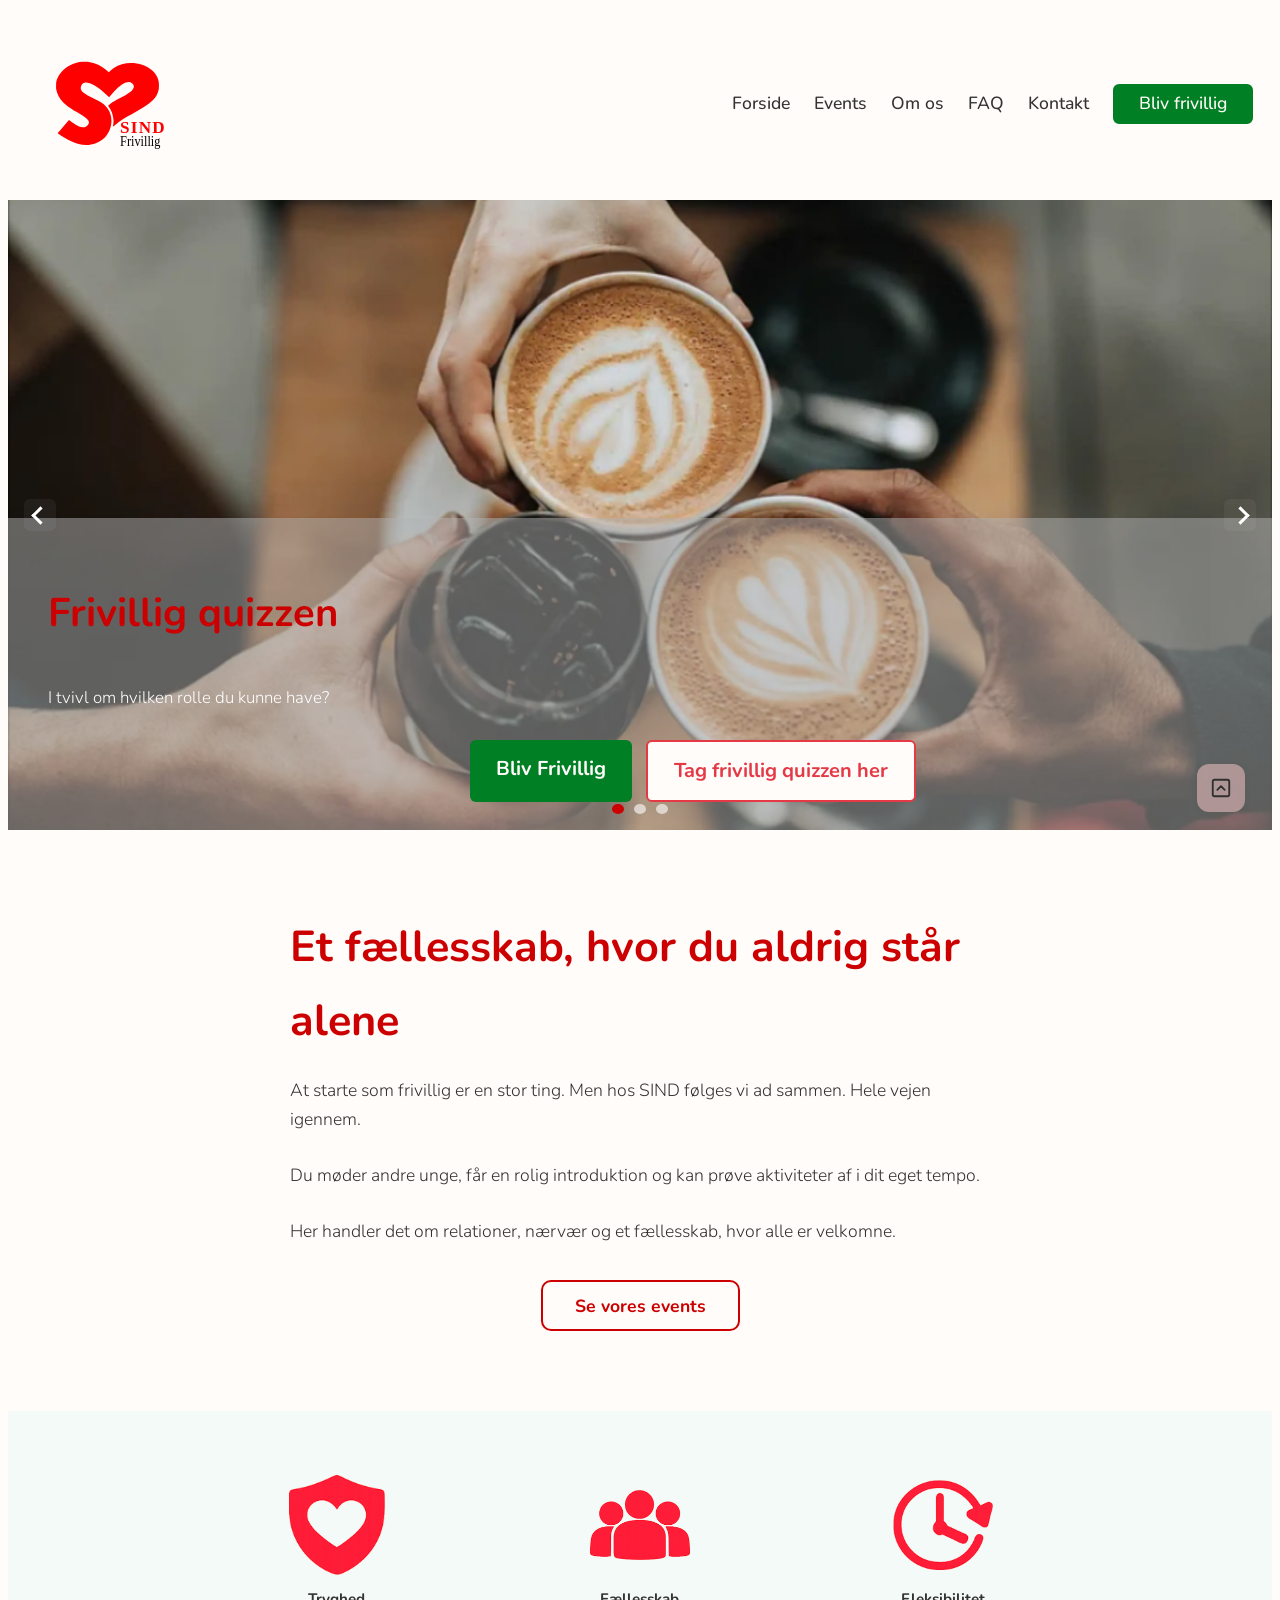
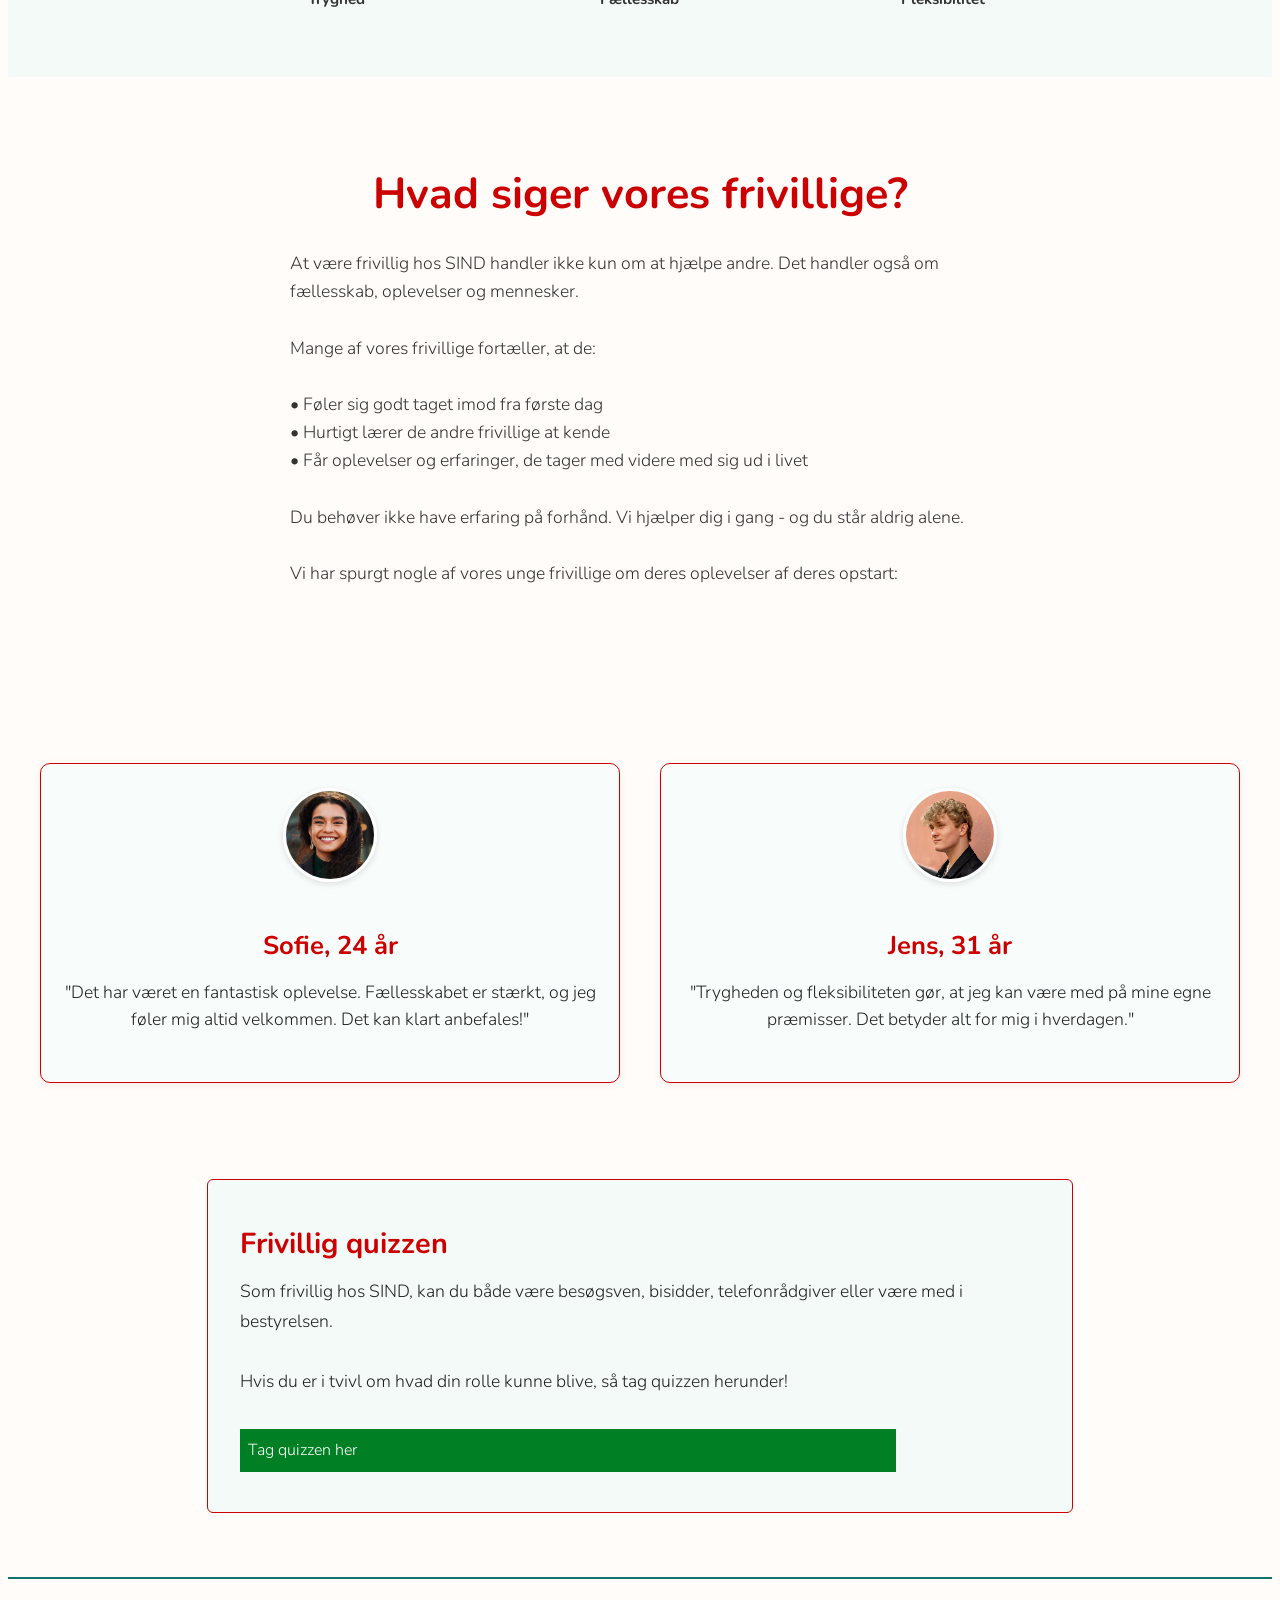
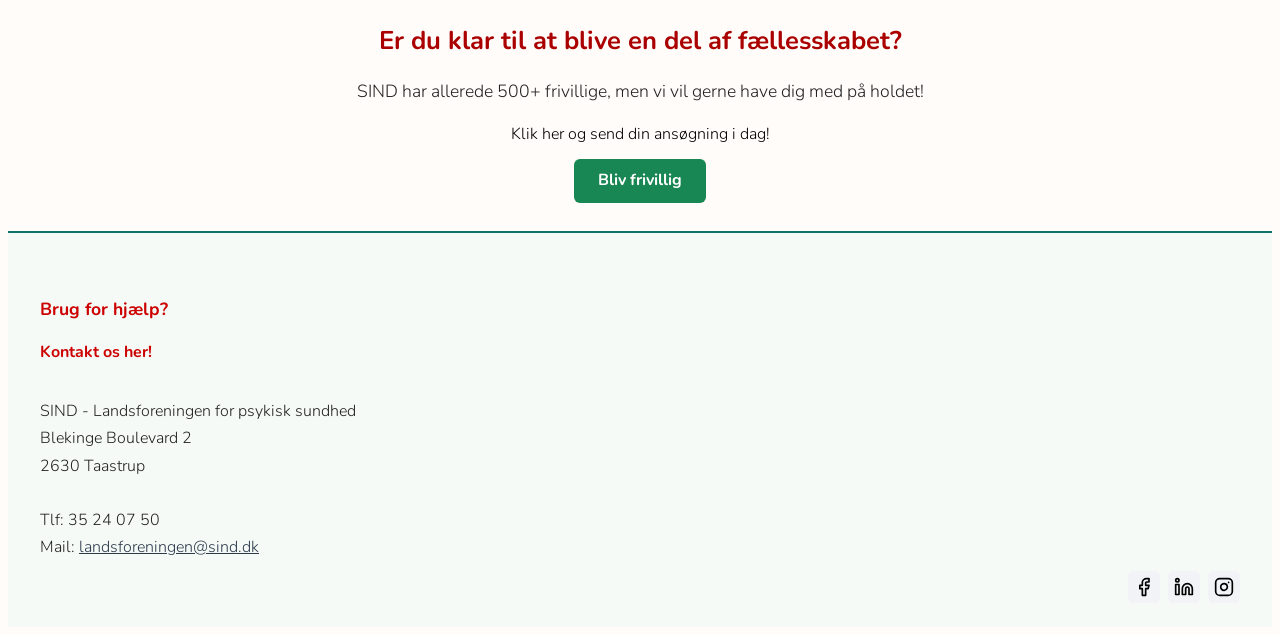
==== index.html @ 34478a08 ""Tag quiz"-knappen på forsiden fører nu til quiz på "om os"-siden" ====
<!DOCTYPE html>
<html lang="da">
<head>
    <meta charset="UTF-8">
    <meta name="viewport" content="width=device-width, initial-scale=1.0">
    <meta name="robots" content="noindex">

    <title>Forside</title>

    <script src="js/billedecarousel.js" defer></script>
    <script src="js/forsideanmeldelser.js" defer></script>
    <script src="js/scrolltotop.js" defer></script>
    <script src="js/burgermenu.js" defer></script>

    <link rel="stylesheet" href="css/main.css">
    <link rel="icon" type="image/svg+xml" href="assets/sindfrivilliglogo.svg">
    <link rel="stylesheet" href="css/footer.css">
    <link rel="preconnect" href="https://fonts.googleapis.com">
    <link rel="preconnect" href="https://fonts.gstatic.com" crossorigin>
    
    <link href="https://fonts.googleapis.com/css2?family=Nunito:ital,wght@0,200..1000;1,200..1000&display=swap" rel="stylesheet">
</head>
<body>
        <nav class="navbar">
            <a href="index.html">
                <img src="assets/sindfrivilliglogo.svg" alt="SIND logo" class="navbar__logo">
            </a>
            <button class="navbar__burger" id="navbarBurger" aria-label="Åbn menu">
                <span class="navbar__burger-line"></span>
                <span class="navbar__burger-line"></span>
                <span class="navbar__burger-line"></span>
            </button>
            <div class="navbar__menu" id="navbarMenu">
                <a href="index.html" class="navbar__menu-link">Forside</a>
                <a href="events.html" class="navbar__menu-link">Events</a>
                <a href="om-os.html" class="navbar__menu-link">Om os</a>
                <a href="faq.html" class="navbar__menu-link">FAQ</a>
                <a href="kontakt.html" class="navbar__menu-link">Kontakt</a>
                <a href="blivfrivillig.html" class="navbar__menu-link">Bliv frivillig</a>
            </div>
        </nav>
        <!-- Forside indhold kommer her -->

        <!-- Carsousel -->

    <div class="hero-slider">
        <div id="slide-container"></div>
        <button class="arrow left" id="arrow-left"></button>
        <button class="arrow right" id="arrow-right"></button>
        <div class="slider-dots" id="slider-dots"></div>
    </div>

    <section class="forside-intro">
        <div class="forside-intro__container">
            <h2 class="forside-intro__overskrift">Et fællesskab, hvor du aldrig står alene</h2>
            <p class="forside-intro__tekst">At starte som frivillig er en stor ting. Men hos SIND følges vi ad sammen. Hele vejen igennem. <br> <br>Du møder andre unge, får en rolig introduktion og kan prøve aktiviteter af i dit eget tempo. <br> <br> Her handler det om relationer, nærvær og et fællesskab, hvor alle er velkomne.</p>
            <button class="btn-primary">Se vores events</button>
        </div>
    </section>

    <section class="forside-banner">
        <div class="forside-banner__container">
            <div class="forside-banner__item">
                <img src="assets/tryghed.png" alt="Tryghed" class="forside-banner__ikon">
                <span class="forside-banner__titel">Tryghed</span>
            </div>
            
            <div class="forside-banner__item">
                <img src="assets/fællesskab.png" alt="Fællesskab" class="forside-banner__ikon">
                <span class="forside-banner__titel">Fællesskab</span>
            </div>
            
            <div class="forside-banner__item">
                <img src="assets/fleksibilitet.png" alt="Fleksibilitet" class="forside-banner__ikon">
                <span class="forside-banner__titel">Fleksibilitet</span>
            </div>
        </div>
    </section>

    <section class="forside-intro">
        <div class="forside-intro__container">
            <h2 class="forside-intro__overskrift">Hvad siger vores frivillige?</h2>
            <p class="forside-intro__tekst">At være frivillig hos SIND handler ikke kun om at hjælpe andre. Det handler også om fællesskab, oplevelser og mennesker. <br> <br> Mange af vores frivillige fortæller, at de: <br> <br> • Føler sig godt taget imod fra første dag <br> • Hurtigt lærer de andre frivillige at kende <br> • Får oplevelser og erfaringer, de tager med videre med sig ud i livet <br> <br> Du behøver ikke have erfaring på forhånd. Vi hjælper dig i gang - og du står aldrig alene. <br> <br> Vi har spurgt nogle af vores unge frivillige om deres oplevelser af deres opstart:</p>
        </div>
    </section>

    <section class="forside-anmeldelser">
        <div class="forside-anmeldelser__karousel" id="forsideAnmeldelserKarousel">
            <article class="forside-anmeldelser__kort">
                <div class="forside-anmeldelser__portraet-wrap">
                    <img src="img/sind__persona__sofie__forside.webp" alt="Sofie" class="forside-anmeldelser__portraet">
                </div>
                <div class="forside-anmeldelser__indhold">
                    <h3 class="forside-anmeldelser__navn">Sofie, 24 år</h3>
                    <p class="forside-anmeldelser__tekst">"Det har været en fantastisk oplevelse. Fællesskabet er stærkt, og jeg føler mig altid velkommen. Det kan klart anbefales!"</p>
                </div>
            </article>

            <article class="forside-anmeldelser__kort">
                <div class="forside-anmeldelser__portraet-wrap">
                    <img src="assets/anmeldelser_jens__forside.webp" alt="Jens" class="forside-anmeldelser__portraet">
                </div>
                <div class="forside-anmeldelser__indhold">
                    <h3 class="forside-anmeldelser__navn">Jens, 31 år</h3>
                    <p class="forside-anmeldelser__tekst">"Trygheden og fleksibiliteten gør, at jeg kan være med på mine egne præmisser. Det betyder alt for mig i hverdagen."</p>
                </div>
            </article>
        </div>
        <div class="forside-anmeldelser__dots" id="forsideAnmeldelserDots" aria-label="Navigation til anmeldelser"></div>
    </section>

    <section class="forside-bund">
        <div class="forside-bund__boks">
            <div>
                <h2 class="forside-bund__overskrift">Frivillig quizzen</h2>
                <p class="forside-bund__tekst">Som frivillig hos SIND, kan du både være besøgsven, bisidder, telefonrådgiver eller være med i bestyrelsen. <br> <br> Hvis du er i tvivl om hvad din rolle kunne blive, så tag quizzen herunder!</p>
            </div>
            <a href="om-os.html#quiz" class="btn-primary forside-bund__knap">Tag quizzen her</a>
        </div>
    </section>
        <!-- Carsousel slut -->

        <section id="banner__blivFrivillig">
            <div class="footer__top">Er du klar til at blive en del af fællesskabet?</div>
            <div class="footer__sub">SIND har allerede 500+ frivillige, men vi vil gerne have dig med på holdet!</div>
            <div class="footer__action">
                <div class="footer__action-text">Klik her og send din ansøgning i dag!</div>
                <a href="blivfrivillig.html" class="footer__action-btn">Bliv frivillig</a>
            </div>
        </section>

        <footer class="footer">
            <div class="footer__help">
                <h5 class="footer__help-title">Brug for hjælp?</h5>
                <div class="footer__contact">
                    <h6>Kontakt os her!</h6><br>
                    SIND - Landsforeningen for psykisk sundhed<br>
                    Blekinge Boulevard 2<br>
                    2630 Taastrup<br><br>
                    Tlf: 35 24 07 50<br>
                    Mail: <a href="mailto:landsforeningen@sind.dk" class="footer__contact-mail">landsforeningen@sind.dk</a>
                </div>
                <button id="scrollToTopBtn" class="footer__scroll-top-btn" aria-label="Scroll til toppen">
                    <img src="assets/arrow-up.svg" alt="Op">
                </button>
                <div class="footer__icons">
                    <a href="#" class="footer__icon-link"><img src="assets/facebook.svg" alt="Facebook" class="footer__icon-img"></a>
                    <a href="#" class="footer__icon-link"><img src="assets/linkedin.svg" alt="LinkedIn" class="footer__icon-img"></a>
                    <a href="#" class="footer__icon-link"><img src="assets/instagram.svg" alt="Instagram" class="footer__icon-img"></a>
                </div>
            </div>
        </footer>

</body>
</html>
---- css/main.css ----
/* =========================================
   BASE STYLES (Gælder altid - bygget til mobil)
   ========================================= */

html, body {
  font-family: "Nunito", sans-serif;
  font-optical-sizing: auto;
  font-weight: 300;
  font-style: normal;
  background-color: #FFFCFA;
 
}

body {
  display: flex;
  flex-direction: column;
  min-height: 100vh;
  line-height: 1.7;
}

h1 {
  color: #CC0000;
  font-size: clamp(2rem, 5vw, 3.25rem);
  font-weight: 700;
  line-height: 1.1;
  margin: 0 0 0.75rem 0;
  text-align: center;
}

h5 {
  color: #cc0000;
  font-weight: 600;
  font-size: 1.2rem;
}

h6 {
  color: #cc0000;
  font-size: 1rem;
  font-weight: 700;
  line-height: 1.3;
  margin: 0 0 0.5rem 0;
}

footer {
  margin-top: auto;
}

/* =========================================
   NAVIGATION BAR
   ========================================= */
.navbar {
  position: relative;
  background: #FFFCFA;
  color: #333;
  display: flex;
  align-items: center;
  justify-content: space-between;
  padding: 8px 0.7rem;
  min-height: 64px;
}

.navbar__logo {
  height: 64px; 
  max-height: none;
  width: auto;
  display: block;
}

.navbar__burger {
  display: block; 
  background: transparent;
  border: none;
  padding: 0;
  cursor: pointer;
  position: relative;
  z-index: 100;
  width: 24px;
  height: 24px;
}

.navbar__burger-line {
  display: block;
  width: 24px;
  height: 3px;
  margin: 0;
  background: #333;
  position: absolute;
  left: 0;
  transition: transform 0.2s ease, opacity 0.2s ease;
}

.navbar__burger-line:nth-child(1) { top: 3px; }
.navbar__burger-line:nth-child(2) { top: 10px; }
.navbar__burger-line:nth-child(3) { top: 17px; }

.navbar__burger.active .navbar__burger-line:nth-child(1) {
  top: 10px;
  transform: rotate(45deg);
}
.navbar__burger.active .navbar__burger-line:nth-child(2) {
  opacity: 0;
}
.navbar__burger.active .navbar__burger-line:nth-child(3) {
  top: 10px;
  transform: rotate(-45deg);
}

.navbar__menu {
  position: absolute; 
  top: 100%;
  left: 0;
  right: 0;
  background: #FFFCFA;
  flex-direction: column;
  gap: 0.7rem;
  padding: 1.2rem 0.7rem;
  display: flex;
  transform: translateY(-10px);
  opacity: 0;
  pointer-events: none;
  transition: transform 0.3s ease, opacity 0.3s ease;
  z-index: 99;
  box-shadow: 0 2px 8px #333333;
}

.navbar__menu.active {
  transform: translateY(0);
  opacity: 1;
  pointer-events: auto; 
}

.navbar__menu-link {
  color: #333;
  text-decoration: none;
  font-weight: 500;
  font-size: 1.2rem;
  transition: color 0.2s;
  padding: 0.5rem 0.5rem;
  border-bottom: 1px solid #eee;
}

.navbar__menu-link:hover {
  color: #FF0000;
}

.navbar__menu-link:last-child {
  align-self: center;
  padding: 0.2rem 1.5rem;
  border-bottom: none;
  background: #007F24;
  color: #FFFCFA;
  border: #007F24 solid 2px;
  border-radius: 6px;
  transition: color 0.2s, background 0.2s, border 0.2s;
}

.navbar__menu-link:last-child:hover {
  background: #fff;
  color: #007F24;
}

/* =========================================
   HERO SLIDER
   ========================================= */
.hero-slider {
  position: relative;
  width: 100%;
  height: 60vh;
  min-height: 360px;
  overflow: hidden;
}

.hero-slider .slide {
  position: absolute;
  inset: 0;
  background-size: cover;
  background-position: center;
  opacity: 0;
  transition: opacity .6s ease;
  z-index: 0;
}

.hero-slider .slide.active {
  opacity: 1;
}

.hero-slider .hero-overlay {
  position: absolute;
  bottom: 0;
  left: 0;
  right: 0;
  background: rgba(179, 179, 179, 0.5);
  padding: 24px 0;
  min-height: 160px;
  display: flex;
  align-items: center;
  z-index: 1;
}

.hero-slider .hero-content {
  margin: auto;
  /* calc() sørger for, at kassen ved præcis hvor bred skærmen er, 
     når vi trækker dine 16px margin fra i hver side. */
  width: calc(100% - 32px); 
  display: flex;
  flex-direction: column;
  gap: 12px;
  color: white;
  text-align: left;
}

.hero-slider .hero-buttons {
  display: flex;
  flex-direction: column;
  width: 294px; 
  align-self: center; 
  gap: 10px;
}

.hero-slider .hero-content h2 {
  font-size: 2.5rem;
  margin-bottom: 6px;
  color: #CC0000;
  font-weight: 700;
}

.hero-slider .hero-content p {
  font-size: 1.25rem;
  margin-bottom: 12px;
}

.hero-slider .btn-primary,
.hero-slider .btn-secondary {
  font-family: "Nunito", sans-serif;
  font-size: 18px;
  padding: 10px 20px;
  border-radius: 6px;
  text-decoration: none;
  font-weight: bold;
  
  width: 300px; 
  white-space: nowrap;
}

.hero-slider .btn-primary {
  background: #007F24;
  color: #FFFCFA;
  border: none;
  display: none;
}

.hero-slider .btn-secondary {
  background: #FFFCFA;
  color: #E63946;
  border: 2px solid #E63946;
}

.hero-slider .hero-buttons {
  align-self: center;
}

.hero-slider .slider-dots {
  position: absolute;
  bottom: 12px;
  left: 50%;
  transform: translateX(-50%);
  display: flex;
  gap: 10px;
  z-index: 2;
}

.hero-slider .slider-dots button {
  width: 10px;
  height: 10px;
  border-radius: 50%;
  border: none;
  background: rgba(255,255,255,0.6);
}


.hero-slider .slider-dots button.active {
  background: #CC0000;
}

.hero-slider .arrow {
  display: none;
}

/* =========================================
   FORSIDE - INTRO & MELLEM TEKST
   ========================================= */
.forside-intro {
    padding: 3rem 1.5rem;
    text-align: center;
    text-align: left;
}
.forside-intro__container {
    max-width: 700px;
    margin: 0 auto;
    display: flex;
    flex-direction: column;
    align-items: center;
    gap: 1.2rem;
}
.forside-intro__overskrift {
    color: #cc0000;
    font-size: 2rem;
    font-weight: 700;
    margin: 0;
    text-align: left;
}
.forside-intro__tekst {
    color: #333;
    font-family: "Nunito", sans-serif;
    font-size: 1.1rem;
    line-height: 1.6;
    margin: 0 0 1rem 0;
}

.forside-intro__container > .btn-primary {
  color: #cc0000;
  border: 2px solid #cc0000;
  background: none;
  border-radius: 10px;
  padding: 0.7rem 2rem;
  font-size: 1.1rem;
  font-weight: 700;
  font-family: "Nunito", sans-serif;
  cursor: pointer;
  transition: background 0.2s, color 0.2s;
}

.forside-intro__container > .btn-primary:hover {
  background: #cc0000;
  color: #fff;
}

/* =========================================
   FORSIDE - IKON BANNER
   ========================================= */
.forside-banner {
    background-color: #F4FAF7;
    padding: 2.5rem 1rem;
    width: 100%;
    box-sizing: border-box;
    overflow: hidden;
}
.forside-banner__container {
    max-width: 900px;
    margin: 0 auto;
    display: flex;
    justify-content: space-between;
    align-items: flex-start; 
    flex-wrap: nowrap;
    gap: 10px;
}

.forside-banner__item {
    display: flex;
    flex-direction: column;
    align-items: center;
    text-align: center;
    width: 33%;
    gap: 12px;
}

.forside-banner__ikon {
    width: 100%;
    max-width: 60px;
    height: 60px; 
    
    /* contain sikrer, at billedet bevarer sine proportioner 
       uden at blive strukket skævt. */
    object-fit: contain; 
}

/* Titlen under ikonet */
.forside-banner__titel {
    color: #333;
    font-size: 0.95rem; 
    font-weight: 700;
    margin: 0;
    word-break: break-word; 
}

/* =========================================
   FORSIDE - ANMELDELSER
   ========================================= */
.forside-anmeldelser {
  position: relative;
  padding: 2.5rem 1rem;
  width: 100%;
  max-width: 900px;
  margin: 0 auto;
}
.forside-anmeldelser__karousel {
  display: flex;
  overflow-x: auto;
  scroll-snap-type: x mandatory;
  -webkit-overflow-scrolling: touch;
  gap: 1rem;
  padding: 0 1rem 0.5rem;
  scrollbar-width: none;
  -ms-overflow-style: none;
}
.forside-anmeldelser__karousel::-webkit-scrollbar {
    display: none;
}
.forside-anmeldelser__kort {
  flex: 0 0 294px;
  width: 294px;
  max-width: 294px;
  min-height: 293px;
  scroll-snap-align: center;
  margin: 0 auto;
  box-sizing: border-box;
  display: flex;
  flex-direction: column;
  align-items: center;
  gap: 1rem;
  text-align: center;
  padding: 1.5rem 1rem;
  background: #F8FCFA;
  border: 1px solid #cc0000;
  border-radius: 10px;
  box-shadow: 0 2px 8px 0 rgba(0,0,0,0.07);
}
.forside-anmeldelser__portraet-wrap {
  display: flex;
  align-items: center;
  justify-content: center;
  width: 100%;
}
.forside-anmeldelser__portraet {
  width: 72px;
  height: 72px;
  border-radius: 50%;
  flex-shrink: 0;
  object-fit: cover;
  border: 3px solid #fff;
  box-shadow: 0 2px 6px rgba(0,0,0,0.12);
}
.forside-anmeldelser__portraet--placeholder {
  display: flex;
  align-items: center;
  justify-content: center;
  background: linear-gradient(135deg, #cc0000, #e94f4f);
  color: #fff;
}
.forside-anmeldelser__initialer {
  font-size: 1.5rem;
  font-weight: 700;
  line-height: 1;
}
.forside-anmeldelser__indhold {
  display: flex;
  flex: 1;
  flex-direction: column;
  align-items: center;
  justify-content: center;
  gap: 0.75rem;
}
.forside-anmeldelser__navn {
  color: #cc0000;
  font-size: 1.25rem;
  font-weight: 700;
  margin: 0;
}
.forside-anmeldelser__tekst {
  color: #222;
  font-size: 1rem;
  line-height: 1.5;
  margin: 0;
}
.forside-anmeldelser__dots {
  display: flex;
  justify-content: center;
  gap: 0.5rem;
  margin: 1rem 0 0.5rem;
}
.forside-anmeldelser__dot {
  width: 12px;
  height: 12px;
  border-radius: 50%;
  background: #e0e0e0;
  border: 1px solid #000;
  padding: 0;
  cursor: pointer;
  transition: background 0.2s;
  display: inline-block;
}
.forside-anmeldelser__dot.active {
  background: #e94f4f;
}

/* =========================================
   FORSIDE - BUND BOKS MED KNAP
   ========================================= */
.forside-bund {
    padding: 3rem 1.5rem 4rem 1.5rem;
    display: flex;
    justify-content: center;
}
.forside-bund__boks {
    background-color: #F4FAF7; /* Mørk baggrund, tilpas hvis den skal være rød eller grøn */
    border-radius: 6px;
    border: 1px solid #cc0000;
    padding: 2.5rem 2rem;
    width: 100%;
    max-width: 800px;
    min-height: 250px; /* Sikrer at kassen har en god højde */

    
    /* Flexbox magi til at placere knappen nederst til venstre */
    display: flex;
    flex-direction: column;
    align-items: flex-start; /* Aligner alt til venstre */
    text-align: left;
}
.forside-bund__overskrift {
    color: #cc0000;
    font-size: 1.8rem;
    margin: 0 0 0.5rem 0;
}
.forside-bund__tekst {
    color: #222;
    font-size: 1.1rem;
    margin: 0 0 2rem 0;
}

.forside-bund__knap {
  margin-top: auto;
  width: 80%;
  padding: .5rem .5rem .5rem .5rem;
  background-color: #007F24;
  color: #fff;
  border: none;
  display: inline-block;
  text-decoration: none;
}

/* =========================================
   EVENTS & MAP
   ========================================= */
.map-section {
  padding: 1.25rem 2rem 1.5rem 2rem;
  text-align: center;
}

.map-section__title {
  color: #cc0000;
  text-align: center;
}

.map-section__svg {
  max-width: 40rem;
}

.map-section__text {
  margin: auto;
  text-align: left;
}

.map-section__region {
    fill: #333333; 
    stroke: white; 
    stroke-width: 2px;
    cursor: pointer;
    transition: fill 0.3s ease, stroke 0.3s ease;
}

.map-section__region:hover {
    fill: #990000; 
    stroke: #990000;
}

.map-section__region--active {
    fill: #cc0000; 
    stroke: white;
}

.map-section__reset-btn {
    margin-top: 20px;
    padding: 10px 20px;
    background-color: #007f24;
    color: white;
    border: none;
    border-radius: 6px;
    cursor: pointer;
    font-size: 14px;
    font-family: "Nunito", sans-serif;
    font-weight: 300;
    transition: background-color 0.3s ease;
}

.map-section__reset-btn:hover {
  background-color: #198754;
}

.map-section__filter-title {
    text-align: left;
    font-weight: 800;
    color: #cc0000;
    font-size: 24px;
    border-bottom: 2px solid #ccc; 
    padding-bottom: 10px;
    margin-top: 40px; 
    margin-bottom: 20px;
}

.map-section__cards {
    padding-top: 10px;
    align-items: stretch;
    display: flex;
    overflow-x: auto;
    scroll-snap-type: x mandatory;
    gap: 15px;
    padding-bottom: 20px; 
    scrollbar-width: none; 
}

.map-section__cards::-webkit-scrollbar {
    display: none; 
}

.map-section__empty-message {
    grid-column: 1 / -1; 
    font-style: italic;
    color: #666;
    font-size: 18px;
}

.event-card {
    background-color: #f4faf7;
    padding: 0 0 15px 0; 
    border-radius: 6px;
    box-shadow: 0 2px 4px rgba(0, 0, 0, 0.1);
    text-align: left;
    transition: transform 0.2s ease, box-shadow 0.2s ease;
    position: relative; 
    overflow: hidden; 
    display: flex;
    flex-direction: column;
    min-height: 350px; 
    flex: 0 0 75%;
    scroll-snap-align: center;
}

.event-card:hover {
    transform: translateY(-5px);
    box-shadow: 0 6px 12px rgba(0, 0, 0, 0.15);
}

.event-card__image {
    width: 100%;
    height: 180px; 
    min-height: 180px; 
    flex-shrink: 0; 
    background-color: #e0e0e0;
    object-fit: cover; 
    display: block;
    margin-bottom: 15px; 
}

.event-card__label {
    background-color: #990000;
    color: white;
    padding: 4px 8px;
    border-radius: 4px;
    font-size: 12px;
    text-transform: capitalize;
}

.event-card__label--on-image {
    position: absolute; 
    top: 10px; 
    left: 10px; 
    z-index: 10; 
}

.event-card__title {
    margin-top: 0;
    color: #cc0000;
    font-size: 20px;
    padding: 0 15px; 
    margin-bottom: 5px;
}

.event-card__description {
    color: #444;
    line-height: 1.5;
    font-size: 14px;
    padding: 0 15px; 
    margin-bottom: 15px; 
}

.event-card__footer {
    display: flex; 
    justify-content: space-between; 
    align-items: center; 
    padding: 0 15px; 
    border-top: 1px solid #eee; 
    padding-top: 10px;
    margin-top: auto;
}

.event-card__date {
    margin: 0;
    color: #666;
    font-size: 13px;
    font-weight: bold;
}

.event-card__icon {
    width: 50px; 
    height: 50px;
    object-fit: contain; 
}


/* =========================================
   FAQ SEKTION 
   ========================================= */

.faq-top {
  margin: 0 0 2.5rem 0;
  padding: 1.25rem 20px 0 20px;
}

.faq-section {
  margin: 0 0 2.5rem 0;
  padding: 0 20px;
}

.faq-top__title {
  color: #cc0000;
}

.faq-section__title {
    text-align: center;
    color: #cc0000;
    margin: 2.5rem 0 2.5rem 0;
    font-weight: 700;
}

.faq-section__container {
    display: flex;
    flex-direction: column;
    gap: 15px; 
}

.faq-section__item {
    background-color: #F8FCFA;
    border: 1px solid #cc0000;
    border-radius: 8px; 
    padding: 0 20px; 
    box-shadow: 0 2px 5px rgba(0, 0, 0, 0.05); 
    transition: box-shadow 0.3s ease;
}

.faq-section__item:hover {
    box-shadow: 0 4px 10px rgba(0, 0, 0, 0.1);
}

.faq-section__question {
    display: flex;
    justify-content: space-between;
    align-items: center;
    font-size: 1.1rem;
    font-weight: bold;
    color: #333;
    cursor: pointer;
    padding: 20px 0; 
    transition: color 0.3s ease;
    list-style: none; 
}

.faq-section__question::-webkit-details-marker {
    display: none; 
}

.faq-section__question:hover {
    color: #cc0000;
}

.faq-section__answer {
    padding-bottom: 20px;
    color: #444;
    line-height: 1.6;
}

.faq-section__answer p {
    margin: 0; 
}

.faq-section__icon {
    font-size: 1.8rem;
    font-weight: 300;
    transition: transform 0.3s ease, color 0.3s ease;
}

details[open] .faq-section__icon {
    transform: rotate(45deg);
    color: #cc0000;
}


/* =========================================
   QUIZ SEKTION
   ========================================= */
.quiz {
  width: 100%;
  display: flex;
  justify-content: center;
    margin: 3.5rem 0 3.5rem 0;
    padding: 2rem 0;
}
.quiz__container {
  background: #fff;
  border-radius: 24px;
  box-shadow: 0 4px 24px 0 rgba(204,0,0,0.07);
    padding: 3rem 2.5rem 3rem 2.5rem;
  max-width: 600px;
  width: 100%;
  display: flex;
  flex-direction: column;
  align-items: center;
    gap: 2.2rem;
}
.quiz__overskrift {
  color: #cc0000;
  font-size: 1.25rem;
  font-weight: 700;
  margin-bottom: 10px;
  text-align: center;
}
.quiz__cta {
  color: #cc0000;
  border: 2px solid #cc0000;
  background: none;
  border-radius: 10px;
  padding: 0.7rem 2rem;
  font-size: 1.1rem;
  font-weight: 700;
  cursor: pointer;
  transition: background 0.2s, color 0.2s;
}
.quiz__cta:hover {
  background: #cc0000;
  color: #fff;
}

.quiz__container {
  width: 100%;
  max-width: 40rem;
  min-height: 30rem;
  display: flex;
  flex-direction: column;
  align-items: center;
  justify-content: space-around;
  border-radius: 30px;
  margin: 2rem auto;
  box-shadow: 0 2px 8px 0 rgba(0,0,0,0.07);
}
.quiz__status {
  width: 90%;
  margin-inline: auto;
  min-height: 4rem;
  display: flex;
  justify-content: space-around;
  align-items: center;
  margin-bottom: 1.2rem;
}
.quiz__status h2 {
  font-size: 1.2rem;
}
.quiz__spørgsmål {
  width: 90%;
  margin-inline: auto;
  min-height: 7rem;
  display: flex;
  align-items: center;
  justify-content: center;
  border: 2px solid #bbb;
  border-radius: 25px;
  background: #fff;
  margin-bottom: 1.2rem;
}
.quiz__spørgsmål h3 {
  font-size: 1.1rem;
  text-align: center;
  padding: 3px;
}
.quiz__valg {
  width: 90%;
  margin-inline: auto;
  min-height: 13rem;
  display: flex;
  flex-wrap: wrap;
  align-items: center;
  justify-content: space-around;
  margin-bottom: 1.5rem;
}
.quiz__valg span {
  width: 47%;
  height: 3.2rem;
  border: 2px solid #bbb;
  border-radius: 20px;
  overflow: hidden;
  margin-bottom: 1rem;
  background: #fff;
  transition: border 0.2s, box-shadow 0.2s;
  box-shadow: 0 1px 4px 0 rgba(0,0,0,0.04);
}
.quiz__option {
  width: 100%;
  height: 100%;
  display: flex;
  align-items: center;
  justify-content: center;
  cursor: pointer;
  transition: transform 0.3s;
  font-family: 'Nunito', sans-serif;
  font-size: 0.95rem;
  font-weight: 300;
  line-height: 1.5;
  color: #161616;
}
.quiz__option:hover {
  transform: scale(1.08);
  color: #cc0000;
  background: #ffeaea;
  border: 2px solid #cc0000;
}
.quiz__radio {
  position: relative;
  display: none;
}
.quiz__radio:checked + .quiz__option {
  background: #cc0000;
  color: #fff;
  border: 2px solid #cc0000;
  box-shadow: 0 2px 8px 0 rgba(204,0,0,0.10);
}
.quiz__næste {
  flex-basis: 100%;
  width: 100%;
  height: 3rem;
  display: flex;
  align-items: center;
  justify-content: center;
  margin: 0.5rem 0 0;
}
.quiz__næste button {
  width: 10rem;
  height: 2.3rem;
  border-radius: 12px;
  background: #fff;
  color: #cc0000;
  font-family: "Nunito", sans-serif;
  font-weight: 700;
  border: 2px solid #cc0000;
  cursor: pointer;
  outline: none;
  font-size: 1.05rem;
  transition: background 0.2s, color 0.2s;
  align-items: center;
}
.quiz__næste button:hover {
  background: #cc0000;
  color: #fff;
}
.quiz__modal {
  display: flex;
  position: fixed;
  z-index: 10;
  left: 0;
  top: 0;
  width: 100vw;
  height: 100vh;
  overflow: auto;
  background-color: rgba(0,0,0,0.4);
  align-items: center;
  justify-content: center;
  animation: fadeIn 1.2s ease-in-out;
}
.quiz__modal-indhold {
  min-height: 17rem;
  width: 22rem;
  background-color: #2b2a2a;
  display: flex;
  flex-direction: column;
  align-items: center;
  justify-content: space-around;
  border-radius: 25px;
  padding: 1.5rem 1rem;
  border: 1px solid #cc0000;
  box-shadow: 0 2px 8px 0 rgba(0,0,0,0.07);
}
.quiz__modal-indhold h1, .quiz__modal-indhold h2 {
  font-size: 1.1rem;
  color: #f5f5f5;
  text-align: center;
}
.quiz__resultat {
  width: 100%;
  max-width: 16rem;
  min-height: 8rem;
  display: flex;
  flex-direction: column;
  align-items: flex-start;
  justify-content: space-around;
}
.quiz__resultat p {
  color: #fff;
  text-align: left;
  width: 100%;
}
.quiz__modal-knap {
  height: 2rem;
  width: 100%;
  display: flex;
  align-items: center;
  justify-content: center;
}
.quiz__modal-knap button {
  width: 10rem;
  height: 2rem;
  background: none;
  outline: none;
  border: 1px solid #fff;
  color: #fff;
  font-size: 1.1rem;
  cursor: pointer;
  border-radius: 20px;
  transition: background 0.2s;
}
.quiz__modal-knap button:hover {
  background-color: #555;
}
#quizBemærkning {
  color: #fff;
  font-size: 1rem;
  font-family: "Nunito", sans-serif;
  font-weight: 300;
  margin: 2.2rem 0 1.2rem 0;
  text-align: left;
  line-height: 1.7;
  background: none;
  border-radius: 0;
  padding: 0.5rem 0.5rem;
  box-shadow: none;
  letter-spacing: normal;
  min-height: 6rem;
  min-width: 80%;
}
#quizBemærkning strong {
  display: block;
  font-weight: 700;
  margin-bottom: 0.5rem;
}
@media (max-width: 700px) {
  .quiz__container {
    max-width: 95vw;
    min-height: 80vh;
    padding: 0.5rem;
  }
  .quiz__modal-indhold {
    width: 90vw;
    min-height: 18rem;
  }
  .quiz__valg span {
    width: 90%;
    height: 2.5rem;
  }
}
@keyframes fadeIn {
  from {opacity: 0;}
  to {opacity:1 ;}
}

/* =========================================
   OM OS SIDE 
   ========================================= */
.omos {
    padding: 2.5rem 1.5rem 2.5rem 1.5rem;
    font-family: "Nunito", sans-serif;
    max-width: 100vw;
}
.omos__top {
    text-align: center;
    margin-bottom: 2rem;
}
.omos__logo {
    width: 80px;
    margin-bottom: 1rem;
}
.omos__overskrift {
    color: #cc0000;
    font-size: 2rem;
    margin-bottom: 0.5rem;
    font-weight: 700;
}
.omos__undertitel {
    color: #444;
    font-size: 1.1rem;
    margin-bottom: 1.2rem;
}
.omos__billede {
    width: 100%;
    max-width: 500px;
    border-radius: 12px;
    margin: 0 auto 1.5rem auto;
    display: block;
    object-fit: cover;
    min-height: 120px;
}
.omos__afsnit-overskrift {
    color: #cc0000;
    font-size: 1.3rem;
    margin-bottom: 0.5rem;
    margin-top: 2rem;
    font-weight: 700;
}
.omos__tekst {
    color: #222;
    font-size: 1rem;
    line-height: 1.6;
}

/* OM OS Værdier */
.omos__værdier {
    margin-top: 2.5rem;
    text-align: center;
}
.omos__værdiliste {
    list-style: none;
    padding: 0;
    display: flex;
    flex-wrap: wrap;
    gap: 0.7rem;
    margin-top: 1rem;
    justify-content: center;
}
.omos__værdi {
    background: #f4faf7;
    color: #007f24;
    border-radius: 6px;
    padding: 0.5rem 1.2rem;
    font-weight: bold;
    font-size: 1rem;
}

/* OM OS Roller */
.omos-roller {
    background: #fffcfa;
    padding: 2.5rem 1rem 2.5rem 1rem;
}
.omos-roller__container {
    max-width: 900px;
    margin: 0 auto;
    display: flex;
    flex-direction: column;
    align-items: center;
    gap: 2rem;
}
.omos-roller__overskrift {
    font-weight: 700;
    font-size: 1.5rem;
    color: #cc0000;
    margin: 0 0 0.5rem 0;
    text-align: left;
}
.omos-roller__intro {
    font-weight: 400;
    font-size: 1rem;
    color: #222;
    margin: 0 0 1.2rem 0;
    text-align: left;
    max-width: 500px;
}
.omos-roller__karousel-wrap {
    width: 100%;
    display: flex;
    align-items: center;
    justify-content: center;
    background-color: #FFFCFA;
}
.omos-roller__karousel {
    width: 100%;
    display: flex;
    overflow-x: auto;
    scroll-snap-type: x mandatory;
    -webkit-overflow-scrolling: touch;
    gap: 1.5rem;
    padding-bottom: 0.5rem;
    scrollbar-width: none;
    -ms-overflow-style: none; 
}
.omos-roller__karousel::-webkit-scrollbar {
    display: none; 
}
.omos-roller__kortliste {
    display: flex;
    gap: 1.5rem;
    width: 100%;
}
.omos-roller__kort {
  flex: 0 0 294px;
  width: 294px;
  max-width: 294px;
  min-height: 293px;
    scroll-snap-align: center;
    margin: 0 auto;
    box-sizing: border-box;
    display: flex;
    flex-direction: column;
    align-items: center;
    background: #F8FCFA;
    border: 1px solid #cc0000;
    border-radius: 10px;
    box-shadow: 0 2px 8px 0 rgba(0,0,0,0.07);
    gap: 1.2rem;
    text-align: center;
    padding: 2rem 1.2rem;
}
.omos-roller__kort-overskrift {
    font-weight: 700;
    font-size: 1.25rem;
    color: #cc0000;
    margin: 0 0 0.2rem 0;
}
.omos-roller__kort-afdeling {
    font-weight: 400;
    font-size: 0.95rem;
    color: #444;
    margin-bottom: 0.7rem;
}
.omos-roller__kort-tekst {
    font-weight: 400;
    font-size: 1rem;
    color: #222;
    margin: 0;
    padding: 15px 15px;
}
.omos-roller__ikon-wrap {
    margin-bottom: 0.7rem;
    display: flex;
    align-items: center;
    justify-content: center;
    width: 100%;
}
.omos-roller__dots {
  display: flex;
  justify-content: center;
  gap: 0.5rem;
  margin: 1rem 0 0.5rem 0;
}

.omos-roller__dot {
  width: 12px;
  height: 12px;
  border-radius: 50% !important;
  background: #e0e0e0;
  border: black solid 1px;
  padding: 0;
  cursor: pointer;
  transition: background 0.2s;
  display: inline-block;
}
.omos-roller__dot.active {
  background: #e94f4f;
}

@media (max-width: 699px) {
  .omos-roller__karousel {
    gap: 1rem;
    padding: 0 1rem 0.5rem;
  }

  .omos-roller__kortliste {
    gap: 1rem;
  }

  .omos-roller__kort {
    gap: 1rem;
    padding: 1.5rem 1rem;
  }

  .omos-roller__kort-tekst {
    padding: 0;
  }
}

/* Ingen dots på desktop, da det er en karousel lavet til mobil. */
@media (min-width: 700px) {
  .omos-roller__dots {
    display: none !important;
  }
}

/* OM OS Video */
.omos-video {
    background: #F4FAF7;
    padding: 2rem 1rem 2rem 1rem;
    margin-bottom: 2rem;
    border-top: 1px solid #000;
    border-bottom: 1px solid #000;
    box-shadow: 0 4px 12px 0 rgba(0,0,0,0.10);
}
.omos-video__container {
    max-width: 500px;
    margin: 0 auto;
    display: flex;
    flex-direction: column;
    align-items: center;
    gap: 1.2rem;
}
.omos-video__overskrift {
    font-weight: 700;
    font-size: 1.5rem;
    color: #cc0000;
    margin: 0 0 0.5rem 0;
    text-align: left;
    width: 100%;
}
.omos-video__tekst {
    font-weight: 400;
    font-size: 1rem;
    color: #222;
    margin: 0 0 0.7rem 0;
    text-align: left;
    width: 100%;
}
.omos-video__media {
    width: 100%;
    display: flex;
    justify-content: center;
    align-items: center;
}
.omos-video__placeholder {
    width: 100%;
    aspect-ratio: 16/9;
    background: #e0e0e0;
    border-radius: 12px;
    display: flex;
    align-items: center;
    justify-content: center;
}
.omos-video__placeholder-text {
    color: #888;
    font-size: 1rem;
    font-weight: 400;
}
.omos-video__cta {
    font-weight: 700;
    font-size: 0.8125rem;
    background: #198754;
    color: #fff;
    border: none;
    border-radius: 6px;
    padding: 0.7rem 1.5rem;
    cursor: pointer;
    transition: background 0.2s;
    margin-top: 0.5rem;
    width: 100%;
    max-width: 320px;
    font-family: "Nunito", sans-serif;
    display: inline-block;
    text-align: center;
    text-decoration: none;
}
.omos-video__cta:hover {
    background: #145c32;
}

/* OM OS Hero */
.omos-hero {
  width: 100vw;
  max-width: none;
  margin-left: calc(50% - 50vw);
  margin-right: calc(50% - 50vw);
    background: none;
    padding: 0;
}
.omos-hero__container {
  position: relative;
  width: 100%;
  height: 60vh;
  min-height: 360px;
  overflow: hidden;
}
.omos-hero__billede {
    width: 100%;
  height: 100%;
    object-fit: cover;
    display: block;
}
.omos-hero__overlay {
    position: absolute;
    left: 0;
    right: 0;
    bottom: 0;
  min-height: 160px;
  padding: 24px 16px;
  background: rgba(179, 179, 179, 0.5);
    color: #fff;
  display: flex;
  flex-direction: column;
  justify-content: center;
    text-align: left;
}
.omos-hero__overskrift {
    font-weight: 700;
  font-size: 1.5rem;
  margin-bottom: 6px;
  line-height: 1.1;
    color: #fff;
    text-align: left;
}
.omos-hero__overskrift--rød {
    color: #cc0000;
    text-shadow: 0 2px 8px rgba(0,0,0,0.10);
}
.omos-hero__undertitel {
    font-weight: 400;
  font-size: 0.95rem;
    color: #fff;
    margin: 0;
    text-align: left;
    opacity: 0.95;
}

/* OM OS Indhold */
.omos-indhold {
    padding: 2rem 1rem 1.5rem 1rem;
    max-width: 600px;
    margin: 0 auto;
}
.omos-indhold__overskrift {
    color: #cc0000;
    font-weight: 700;
    font-size: 1.5rem;
    margin-bottom: 0.7rem;
    margin-top: 0.5rem;
    line-height: 1.2;
    text-align: left;
}
.omos-indhold__tekst {
    color: #222;
    font-weight: 400;
    font-size: 1rem;
    line-height: 1.6;
    text-align: left;
}

/*Kontakt side */

.kontakt-side {
  padding: 1.25rem 1.25rem 2.5rem 1.25rem;
}

.kontakt-side__container {
  max-width: 1100px;
  margin: 0 auto;
}

.kontakt-side__text {
  max-width: 42rem;
  color: #444;
  margin: 0 auto 2rem auto;
  text-align: center;
}

.kontakt-side__layout {
  display: grid;
  gap: 1.5rem;
  justify-items: center;
}

.kontakt-formular,
.kontakt-side__kort {
  background: #F8FCFA;
  border: 1px solid #cc0000;
  border-radius: 16px;
  box-shadow: 0 6px 18px rgba(0,0,0,0.06);
  padding: 1.5rem;
  box-sizing: border-box;
}

.kontakt-formular,
.kontakt-side__kort {
  width: 100%;
  max-width: 50rem;
  justify-self: center;
}

.kontakt-formular__titel,
.kontakt-side__kort-titel {
  color: #cc0000;
  font-size: 1.5rem;
  font-weight: 700;
  margin: 0 0 0.5rem 0;
}

.kontakt-formular__intro,
.kontakt-side__kort p {
  color: #333;
}

.kontakt-formular__form {
  display: grid;
  gap: 1rem;
  margin-top: 1.25rem;
}

.kontakt-formular__felt,
.kontakt-formular__samtykke,
.kontakt-formular__knap {
  grid-column: 1 / -1;
}

.kontakt-formular__felt {
  display: flex;
  flex-direction: column;
  gap: 0.4rem;
}

.kontakt-formular__felt label,
.kontakt-formular__samtykke label {
  color: #222;
  font-weight: 500;
}

.kontakt-formular__felt input,
.kontakt-formular__felt select,
.kontakt-formular__felt textarea {
  width: 100%;
  padding: 0.9rem 1rem;
  font: inherit;
  color: #222;
  background: #FFFCFA;
  border: 1px solid #cfcfcf;
  border-radius: 6px;
  box-sizing: border-box;
}

.kontakt-formular__felt select {
  appearance: none;
  cursor: pointer;
  padding-right: 2.75rem;
  background-image: linear-gradient(45deg, transparent 50%, #198754 50%), linear-gradient(135deg, #198754 50%, transparent 50%);
  background-position: calc(100% - 1.1rem) calc(50% - 0.1rem), calc(100% - 0.8rem) calc(50% - 0.1rem);
  background-size: 0.35rem 0.35rem, 0.35rem 0.35rem;
  background-repeat: no-repeat;
}

.kontakt-formular__felt textarea {
  resize: vertical;
  min-height: 10rem;
}

.kontakt-formular__felt input:focus,
.kontakt-formular__felt select:focus,
.kontakt-formular__felt textarea:focus {
  outline: 2px solid rgba(204, 0, 0, 0.2);
  border-color: #cc0000;
}

.kontakt-formular__samtykke {
  display: flex;
  align-items: flex-start;
  gap: 0.75rem;
}

.kontakt-formular__samtykke input {
  width: 1rem;
  height: 1rem;
  margin-top: 0.2rem;
  border-radius: 4px;
  accent-color: #198754;
}

.kontakt-formular__knap {
  justify-self: start;
  padding: 0.7rem 1.5rem;
  font-family: "Nunito", sans-serif;
  font-size: 1rem;
  font-weight: 700;
  color: #FFFCFA;
  background: #198754;
  border: none;
  border-radius: 6px;
  cursor: pointer;
  transition: background 0.2s;
}

.kontakt-formular__knap:hover {
  background: #145c32;
}

.kontakt-side__kort {
  display: grid;
  align-content: start;
  gap: 1rem;
}

.kontakt-side__kort-titel {
  margin-bottom: 0.15rem;
}

.kontakt-side__kort > p {
  margin: 0;
}

.kontakt-side__kort-label {
  display: inline-flex;
  align-items: center;
  gap: 0.45rem;
}

.kontakt-side__kort-icon {
  display: inline-flex;
  align-items: center;
  justify-content: center;
  width: 1rem;
  height: 1rem;
}

.kontakt-side__kort-icon svg {
  width: 100%;
  height: 100%;
  fill: currentColor;
}

.kontakt-side__kort-blok p {
  margin: 0.35rem 0 0 0;
}

.kontakt-side__kort a {
  color: #2d3a4a;
  text-decoration: underline;
}

.kontakt-side__kort a:hover {
  text-decoration: none;
}

@media (max-width: 599px) {
  .kontakt-formular,
  .kontakt-side__kort {
    width: auto;
    max-width: none;
    margin-left: 20%;
    margin-right: 20%;
  }

  .kontakt-formular,
  .kontakt-side__kort {
    padding: 1.2rem;
  }

  .kontakt-formular__form {
    gap: 0.85rem;
  }

  .kontakt-formular__felt input,
  .kontakt-formular__felt select,
  .kontakt-formular__felt textarea {
    padding: 0.75rem 0.85rem;
  }

  .kontakt-formular__felt textarea {
    min-height: 8.5rem;
  }

  .kontakt-formular__knap {
    padding: 0.75rem 1.25rem;
  }
}

/* =========================================
   BANNER - BLIV FRIVILLIG
   ========================================= */
#banner__blivFrivillig {
  background: #FFFCFA;
  padding: 2.5rem 2rem 1.5rem 2rem;
  text-align: center;
  border-top: 2px solid #0f726b;
  display: flex;
  flex-direction: column;
  align-items: center;
  gap: 0.6rem;
}


/* =========================================
   FOOTER
   ========================================= */
#banner__blivFrivillig {
  background: #FFFCFA;
  padding: 2.5rem 2rem 1.5rem 2rem;
  text-align: left;
  border-top: 2px solid #0f726b;
  display: flex;
  flex-direction: column;
  align-items: flex-start;
  gap: 0.6rem;
}

.footer {
  background: #f5faf7;
  color: #333;
  padding: 0 2rem 1.5rem 2rem;
  text-align: left;
  border-top: 2px solid #0f726b;
  display: flex;
  flex-direction: column;
  align-items: flex-start;
  gap: 0.6rem;
}
.footer__top {
  font-family: "Nunito", sans-serif;
  font-size: 1.6rem;
  font-weight: bold;
  color: #a00;
  background: none;
  border-radius: 8px;
  width: 100%;
  box-sizing: border-box;
  margin-bottom: 0.7rem;
  max-width: 900px;
  align-self: center;
  text-align: center;
  margin-bottom: 0.3rem;
}
.footer__sub {
  font-size: 1.1rem;
  margin-bottom: 0.7rem;
  color: #222;
  max-width: 900px;
  align-self: center;
  text-align: center;
  margin-bottom: 0.3rem;
}
.footer__action {
  margin-bottom: 1rem;
  max-width: 900px;
  align-self: center;
  text-align: center;
  margin-bottom: 0.3rem;
}
.footer__action-btn {
  background: #198754;
  color: #fff;
  border: none;
  border-radius: 6px;
  padding: 0.5rem 1.5rem;
  font-size: 1rem;
  cursor: pointer;
  font-weight: bold;
  margin-top: 0.7rem;
  margin-left: auto;
  margin-right: auto;
  font-family: "Nunito", sans-serif;
  display: inline-block;
  text-decoration: none;
}
.footer__help {
  background: transparent;
  color: #222;
  padding: 0;
  border-radius: 0;
  margin-top: 2rem;
  width: 100%;
  display: flex;
  flex-direction: column;
  align-items: flex-start;
  justify-content: flex-start;
  gap: 0.6rem;
}
.footer__help-title {
  font-size: 1.1rem;
  font-weight: bold;
  margin-bottom: 0.3rem;
  color: #cc0000;
  display: block;
  width: 100%;
  text-align: left;
  margin-bottom: 0.5rem;
  max-width: 900px;
  align-self: flex-start;
}
.footer__contact-mail {
  color: #2d3a4a;
  text-decoration: underline;
  transition: text-decoration 0.2s;
}
.footer__contact-mail:hover {
  text-decoration: none;
}
.footer__icons {
  display: flex;
  gap: 0.7rem;
  margin-top: 0;
  margin-left: auto;
}
.footer__icon-link {
  display: flex;
  align-items: center;
  justify-content: center;
  width: 36px;
  height: 36px;
  background: #f1f3f6;
  border-radius: 8px;
  box-shadow: none;
  transition: transform 0.2s, box-shadow 0.2s;
  margin: 0;
}
.footer__icon-link:hover {
  transform: scale(1.08);
  box-shadow: 0 2px 8px rgba(0,0,0,0.07);
}
.footer__icon-img {
  width: 60%;
  height: 60%;
  object-fit: contain;
  transition: filter 0.2s;
  filter: grayscale(100%);
}
.footer__icon-link:hover .footer__icon-img {
  filter: brightness(0) saturate(100%) invert(14%) sepia(100%) saturate(7497%) hue-rotate(0deg) brightness(104%) contrast(106%);
}

.footer__scroll-top-btn {
  position: fixed;
  right: 0.7rem;
  bottom: 4.5rem;
  z-index: 100;
  display: flex;
  align-items: center;
  justify-content: center;
  width: 36px;
  height: 36px;
  background: #FFCCCC;
  border-radius: 8px;
  box-shadow: 0 2px 8px rgba(0,0,0,0.07);
  border: none;
  cursor: pointer;
  transition: transform 0.2s, box-shadow 0.2s;
  opacity: 0.5;
}
.footer__scroll-top-btn:hover {
  opacity: 1;
  transform: translateY(-3px) scale(1.08);
  box-shadow: 0 4px 16px rgba(0,0,0,0.13);
}
.footer__scroll-top-btn img {
  width: 60%;
  height: 60%;
  object-fit: contain;
  transition: filter 0.2s;
}
.footer__scroll-top-btn:hover img {
  filter: brightness(0) saturate(100%) invert(14%) sepia(100%) saturate(7497%) hue-rotate(0deg) brightness(104%) contrast(106%);
}


/* =========================================
   MEDIA QUERIES - TABLET & DESKTOP (ALT SAMLET HER)
   ========================================= */

/* --- TABLET (Opjustering af paddings og fonte) --- */
@media (min-width: 600px) {
  
  .navbar {
    min-height: 90px;

  .kontakt-side__layout {
    grid-template-columns: minmax(0, 1.6fr) minmax(18rem, 1fr);
    align-items: start;
  }

  .kontakt-formular__form {
    grid-template-columns: repeat(2, minmax(0, 1fr));
  }

  .kontakt-formular__felt--half {
    grid-column: span 1;
  }
    padding-top: 12px;
    padding-bottom: 12px;
  }
  
  .navbar__logo {
    height: 90px;
  }
  
  .hero-slider {
    height: 70vh;
    min-height: 420px;
  }

  .hero-slider .hero-overlay {
    padding: 28px 0;
    min-height: 180px;
  }

  .hero-slider .hero-content {
    margin-left: 40px;
    max-width: 90%;
    gap: 14px;
  }

  .hero-slider .hero-content h1 {
    font-size: 1.9rem;
    margin-bottom: 8px;
  }

  .hero-slider .hero-content p {
    font-size: 1.05rem;
    margin-bottom: 14px;
  }

  .hero-slider .hero-buttons {
    flex-direction: row;
    gap: 14px;
  }

  .hero-slider .btn-primary,
  .hero-slider .btn-secondary {
    font-size: 20px;
    padding: 12px 26px;
    width: auto;
  }

  .hero-slider .btn-primary {
    display: inline-block;
  }

  .hero-slider .btn-secondary {
    width: 300px;
  }

  .hero-slider .hero-buttons {
  align-self: left;
}

  .hero-slider .arrow {
    display: block;
    position: absolute;
    top: 50%;
    transform: translateY(-50%);
    width: 32px;
    height: 32px;
    border: none;
    background: rgba(255,255,255,0.05);
    border-radius: 6px;
    cursor: pointer;
    z-index: 2;
  }

  .hero-slider .arrow.left { left: 16px; }
  .hero-slider .arrow.right { right: 16px; }

  .hero-slider .arrow::before {
    content: "";
    display: block;
    width: 10px;
    height: 10px;
    border-top: 3px solid white;
    border-right: 3px solid white;
    margin: auto;
    transform: rotate(45deg);
  }

  .hero-slider .arrow.left::before {
    transform: rotate(-135deg);
  }

  .hero-slider .slider-dots {
    bottom: 16px;
  }

  .omos {
    padding: 2.5rem 2rem;
  }
  
  .omos__top {
    margin-bottom: 2.5rem;
  }
  
  .omos__overskrift {
    font-size: 2.3rem;
  }
  
  .omos__afsnit-overskrift {
    font-size: 1.5rem;
  }
  
  .omos__billede {
    min-height: 180px;
  }
  
  .omos__værdiliste {
    gap: 1rem;
  }
  
  .omos-hero__overlay {
    min-height: 180px;
    padding: 28px 40px;
  }
  
  .omos-hero__container {
    height: 70vh;
    min-height: 420px;
  }

  .omos-hero__overskrift {
    font-size: 1.9rem;
  }
  
  .omos-hero__undertitel {
    font-size: 1.05rem;
  }
  
  .omos-indhold {
    padding: 3rem 2.5rem 2.5rem 2.5rem;
    max-width: 700px;
  }
  
  .omos-indhold__overskrift {
    font-size: 1.375rem;
  }
  
  .omos-indhold__tekst {
    font-size: 1rem;
  }
  
  .footer__scroll-top-btn {
    right: 1.2rem;
    bottom: 4.5rem; 
    width: 40px;
    height: 40px;
    border-radius: 10px;
  }
}

  @media (min-width: 600px) {
    .kontakt-side__layout {
      grid-template-columns: repeat(2, minmax(0, 1fr));
      align-items: start;
    }
  }

/* --- DESKTOP (Grid layout, reset hover/flex til desktop) --- */
@media (min-width: 600px) {
  .kontakt-side__layout {
    grid-template-columns: 1fr;
  }
}

@media (min-width: 900px) {
  
  .navbar {
    padding: 0.7rem 1.2rem;
    min-height: 60px;
  }
  
  .navbar__logo {
    height: 170px;
  }

  .navbar__burger {
    display: none; 
  }

  .navbar__menu {
    position: static; 
    display: flex; 
    flex-direction: row;
    background: transparent;
    padding: 0;
    box-shadow: none;
    gap: 1.5rem;
    transform: none;
    opacity: 1;
    pointer-events: auto;
  }

  .navbar__menu-link {
    font-size: 1.1rem;
    padding: 0.5rem 0;
    border-bottom: none;
  }
  
  .map-section__cards {
    display: grid;
    grid-template-columns: repeat(auto-fit, minmax(280px, 1fr));
    gap: 20px;
    overflow-x: visible;
    scroll-snap-type: none;
  }
  
  .event-card {
    flex: auto;
    width: 294px;
    margin: 0 auto;
  }
  
  /* Forside Desktop Justeringer */
  .forside-intro {
      padding: 5rem 2rem;
  }
  .forside-intro__overskrift {
      font-size: 2.7rem;
  }
  
  .forside-banner {
      padding: 4rem 2rem;
  }
  /* Nede i din Desktop Media Query */
  .forside-banner__ikon {
      max-width: 100px;
      /* NYT: Tvinger også desktop-højden, så linjen holder */
      height: 100px; 
  }

  .forside-anmeldelser {
      max-width: 1200px;
      padding: 3rem 1rem;
  }
  .forside-anmeldelser__karousel {
      display: grid;
      grid-template-columns: repeat(auto-fit, minmax(280px, 1fr));
      gap: 40px;
      overflow: visible;
      padding: 2rem 0 0;
      scroll-snap-type: none;
  }
  
  .forside-anmeldelser__kort {
      width: auto;
      max-width: 100%;
      min-height: 320px;
      margin: 0;
  }
  
    .forside-anmeldelser__portraet {
      width: 88px;
      height: 88px;
  }
  
  .forside-anmeldelser__indhold {
      justify-content: center;
  }
  
  .forside-anmeldelser__navn {
      font-size: 1.6rem;
  }
  .forside-anmeldelser__tekst {
      font-size: 1.1rem;
  }
    .forside-anmeldelser__dots {
      display: none;
    }

/* 1. Den overordnede container til Om Os */
  .omos {
    max-width: 1200px; /* NYT: Øget fra 900px (eller slet for 100% bredde) */
    margin: 0 auto;
    padding: 3rem 0;
  }
  
  /* 2. Containeren til 'Vores Roller' kortene */
  .omos-roller__container {
    max-width: 1200px; /* NYT: Manglende før i desktop, sørger for kortene kan sprede sig */
  }

  /* 3. Containeren til brødteksten */
  .omos-indhold {
    padding: 4rem 0 3rem 0;
    max-width: 1000px; /* NYT: Øget fra 800px, giver teksten mere plads uden at blive ulæselig */
    margin: 0 auto; /* NYT: Sørger for at teksten bliver på midten af den nye brede side */
  }
  
  .omos__top {
    margin-bottom: 3rem;
  }
  
  .omos__overskrift {
    font-size: 2.7rem;
  }
  
  .omos__afsnit-overskrift {
    font-size: 1.7rem;
  }
  
  .omos__værdiliste {
    gap: 1.2rem;
  }

  .omos__billede {
    max-width: 100%; /* Lader billedet fylde den 1200px brede omos-container helt ud */
    min-height: 400px; 
  }

  .omos-video {
    background-color: #FFFCFA;
  }

  /* Slip video-containeren fri */
  .omos-video__container {
    max-width: 1000px; /* Øget fra 500px */
  }

  /* Giv intro-teksten lov til at brede sig lidt mere */
  .omos-roller__intro {
    max-width: 800px; /* Øget fra 500px */
    margin-bottom: 2rem; /* Lidt ekstra luft ned til karrusellen på stor skærm */
  }

  /* 1. Vi fjerner flexbox fra karrusellen på desktop, så den bare er en almindelig kasse */
  .omos-roller__karousel {
    display: block; 
    overflow: visible;
    padding: 2rem 0; /* Giver luften i top og bund, så skyggerne ikke klippes */
  }

  /* 2. NYT: Vi gør SELVE LISTEN til vores Grid! Det løser hele overlap-problemet */
  .omos-roller__kortliste {
    display: grid;
    grid-template-columns: repeat(auto-fit, minmax(280px, 1fr));
    gap: 40px; /* God plads mellem alle kort, både lodret og vandret */
    width: 100%;
  }

  /* 3. Vi lader kortene tilpasse sig griddet uden at tvinge en højde */
  .omos-roller__kort {
    max-width: 100%; /* Lader griddet styre bredden fuldstændig */
    margin: 0; 
    height: auto; /* NYT: Dette forhindrer dem i at vokse ud over deres egen bund */
    min-height: 420px; 
  }

  /* 4. Skjul prikkerne helt på desktop */
  .omos-roller__dots {
    display: none; 
  }
  
  .omos-hero__overlay {
    padding: 28px 40px;
  }

  .footer__icons {
    gap: 0.5rem;
  }
  
  .footer__icon-link {
    width: 32px;
    height: 32px;
    border-radius: 6px;
  }
  
  .footer__scroll-top-btn {
    right: 2.2rem;
    bottom: 5.5rem; 
    width: 48px;
    height: 48px;
    border-radius: 12px;
  }
}
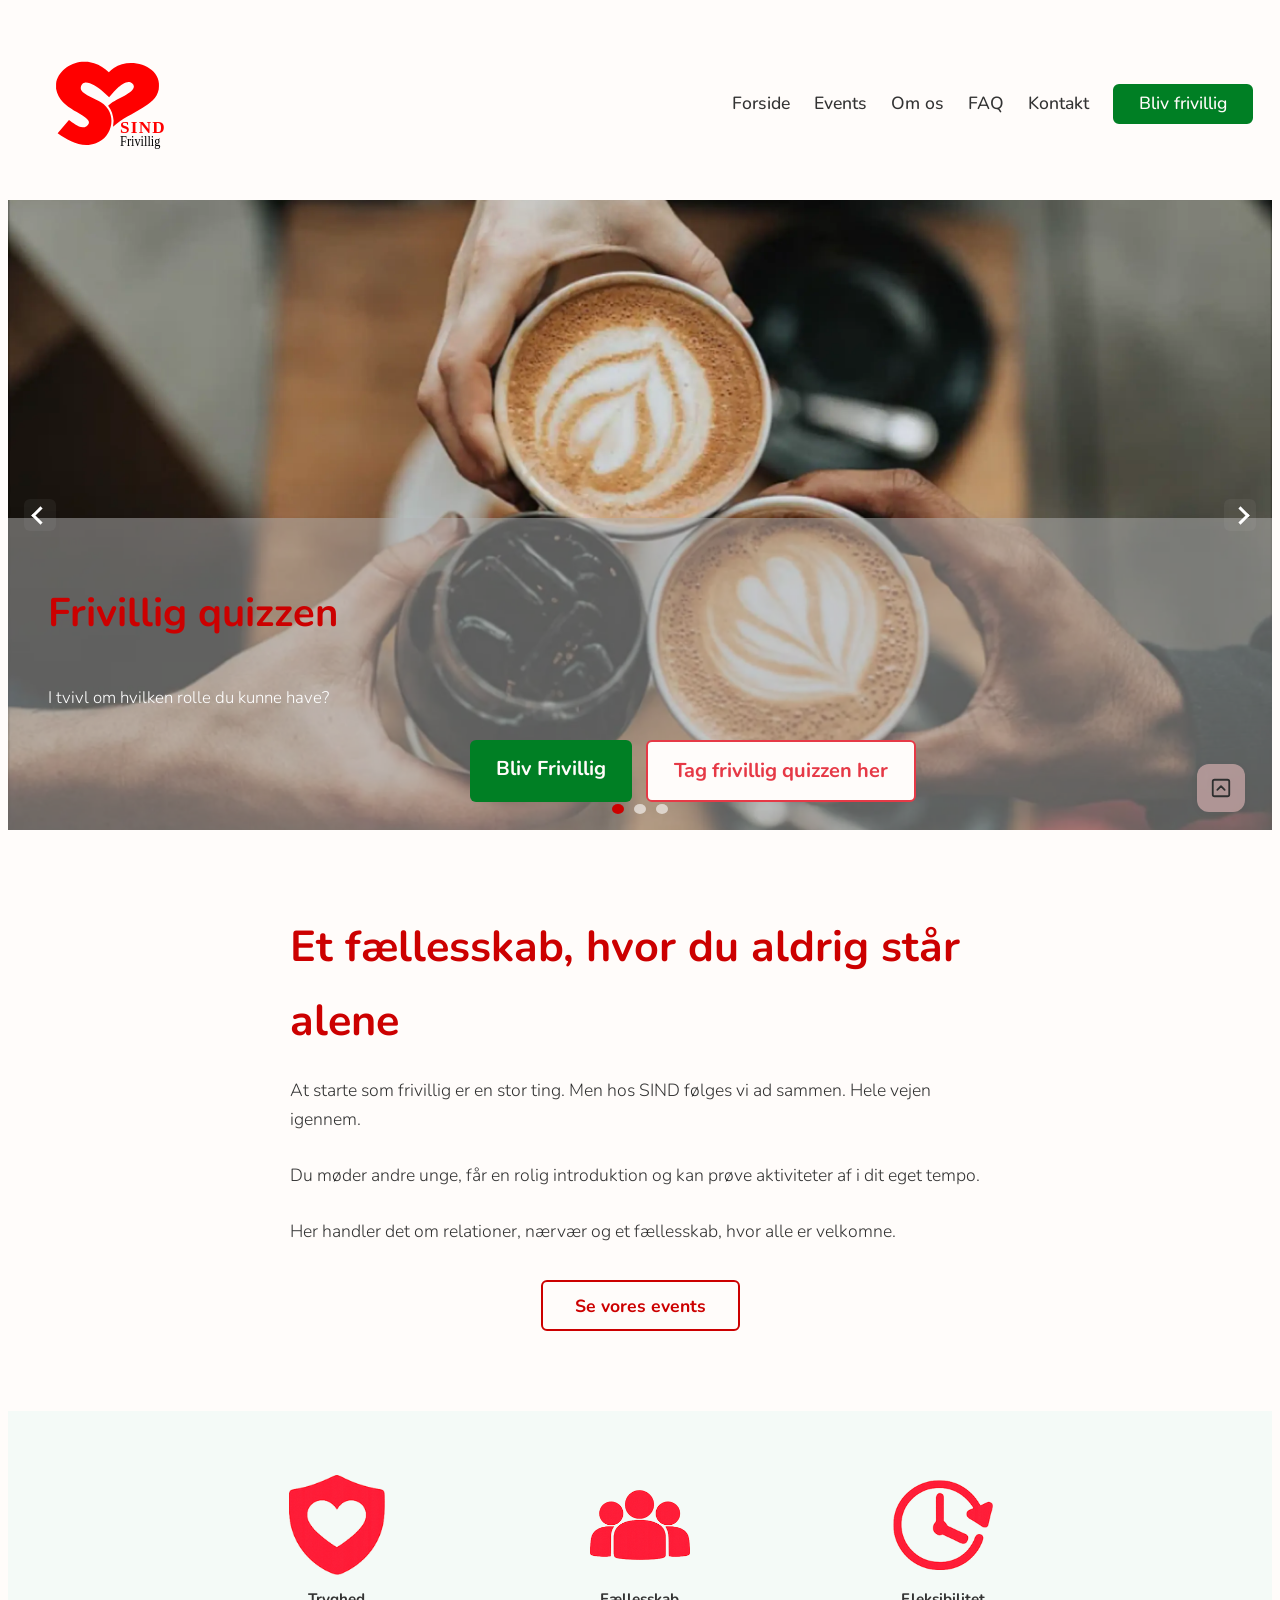
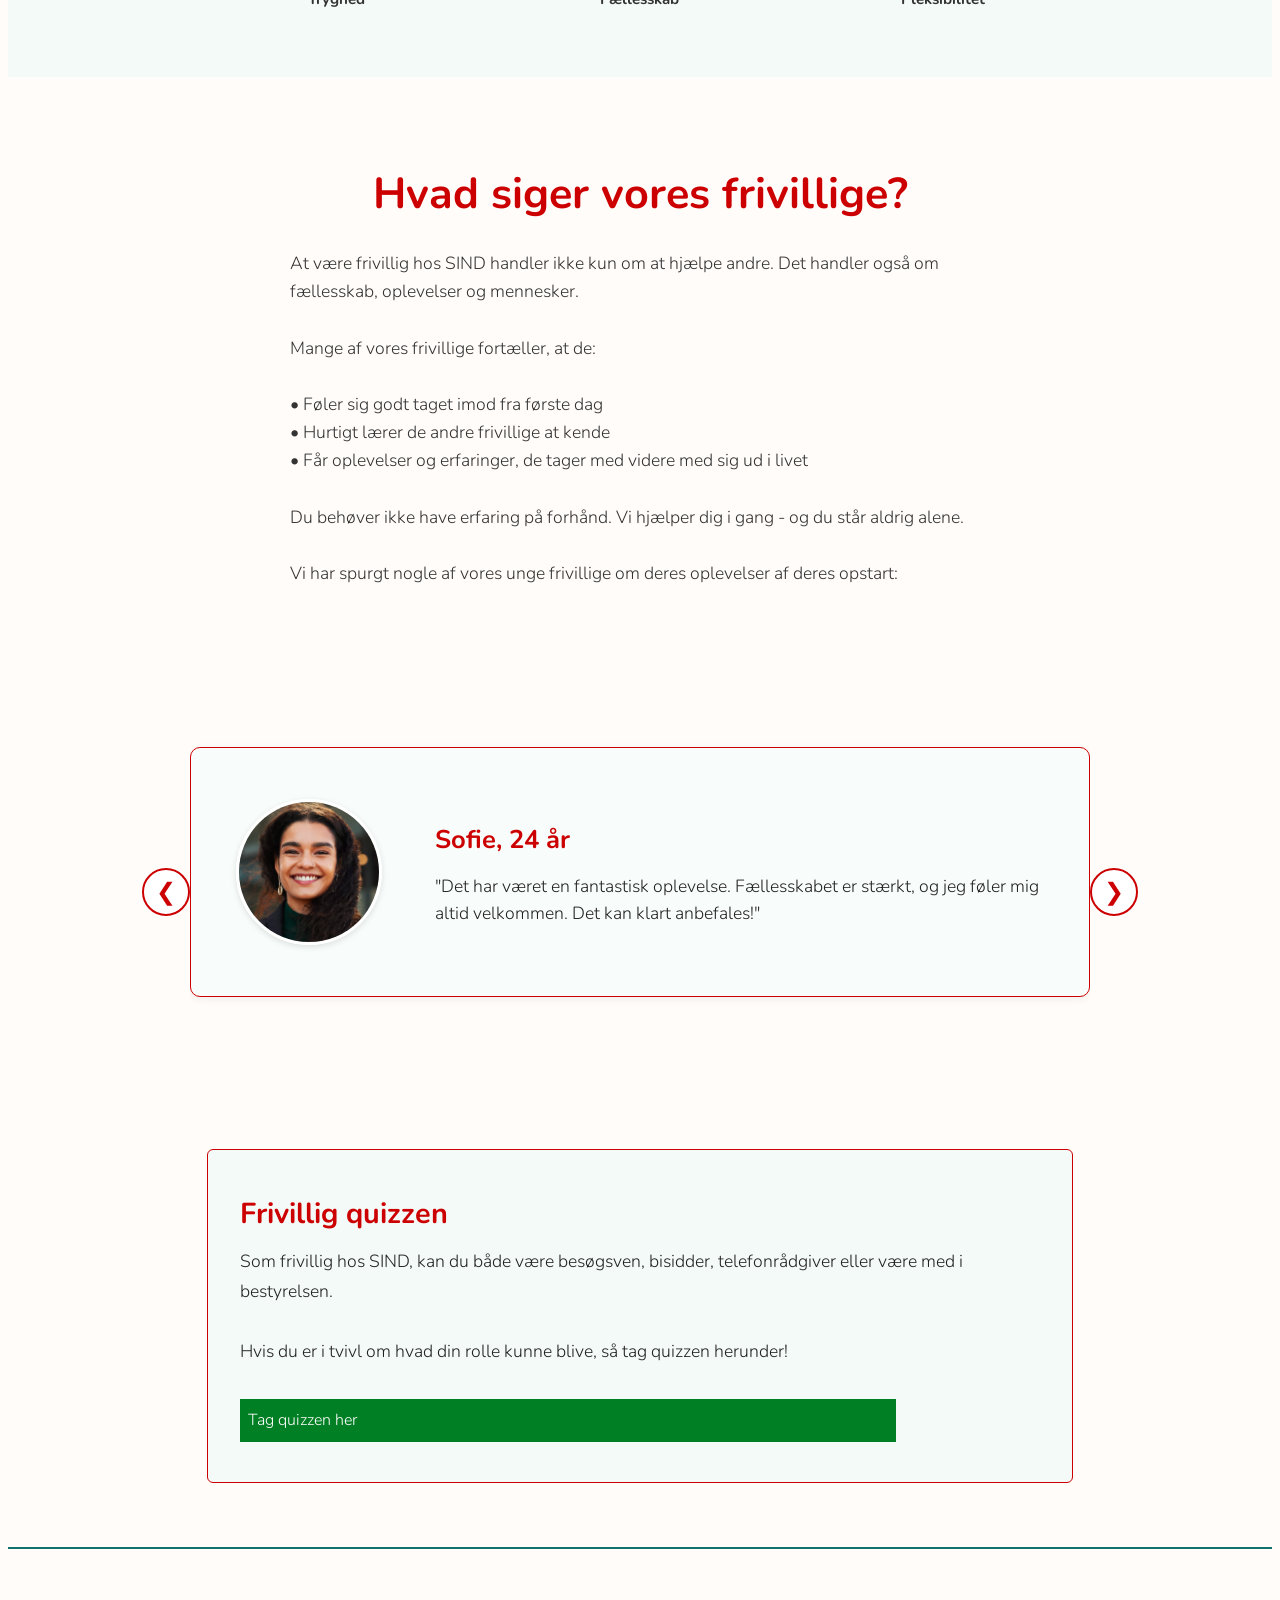
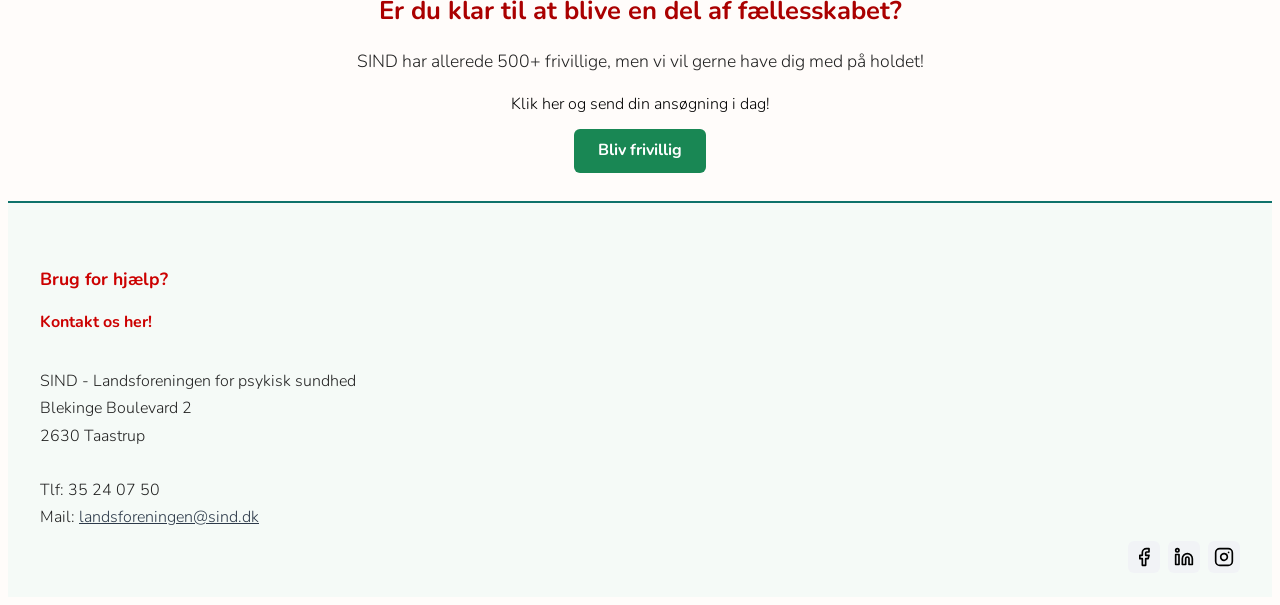
==== commit e67bcb79: "rettelser på forsiden" ====
--- a/index.html
+++ b/index.html
@@ -85,6 +85,9 @@
     </section>
 
     <section class="forside-anmeldelser">
+        <button class="forside-anmeldelser__pil forside-anmeldelser__pil--venstre">&#10094;</button>
+        <button class="forside-anmeldelser__pil forside-anmeldelser__pil--højre">&#10095;</button>
+        
         <div class="forside-anmeldelser__karousel" id="forsideAnmeldelserKarousel">
             <article class="forside-anmeldelser__kort">
                 <div class="forside-anmeldelser__portraet-wrap">
--- a/css/main.css
+++ b/css/main.css
@@ -237,9 +237,7 @@
   padding: 10px 20px;
   border-radius: 6px;
   text-decoration: none;
-  font-weight: bold;
-  
-  width: 300px; 
+  font-weight: bold; 
   white-space: nowrap;
 }
 
@@ -256,9 +254,6 @@
   border: 2px solid #E63946;
 }
 
-.hero-slider .hero-buttons {
-  align-self: center;
-}
 
 .hero-slider .slider-dots {
   position: absolute;
@@ -322,7 +317,7 @@
   color: #cc0000;
   border: 2px solid #cc0000;
   background: none;
-  border-radius: 10px;
+  border-radius: 6px;
   padding: 0.7rem 2rem;
   font-size: 1.1rem;
   font-weight: 700;
@@ -1926,6 +1921,7 @@
   .hero-slider .hero-buttons {
     flex-direction: row;
     gap: 14px;
+    align-self: left;
   }
 
   .hero-slider .btn-primary,
@@ -1942,10 +1938,6 @@
   .hero-slider .btn-secondary {
     width: 300px;
   }
-
-  .hero-slider .hero-buttons {
-  align-self: left;
-}
 
   .hero-slider .arrow {
     display: block;
@@ -2123,66 +2115,121 @@
   /* Nede i din Desktop Media Query */
   .forside-banner__ikon {
       max-width: 100px;
-      /* NYT: Tvinger også desktop-højden, så linjen holder */
       height: 100px; 
   }
 
+/* =========================================
+     FORSIDE - ANMELDELSER (DESKTOP)
+     ========================================= */
   .forside-anmeldelser {
-      max-width: 1200px;
-      padding: 3rem 1rem;
-  }
+      max-width: 900px; /* Nu flugter den præcis med resten af dit layout! */
+      margin: 0 auto;
+      padding: 3rem 3rem; /* Giver plads til pilene indeni kassen */
+      position: relative;
+  }
+
   .forside-anmeldelser__karousel {
-      display: grid;
-      grid-template-columns: repeat(auto-fit, minmax(280px, 1fr));
-      gap: 40px;
-      overflow: visible;
-      padding: 2rem 0 0;
-      scroll-snap-type: none;
+      display: flex; 
+      flex-wrap: nowrap;
+      overflow-x: auto;
+      scroll-snap-type: x mandatory;
+      gap: 2rem;
+      padding: 1rem 0 2rem 0; /* Luft i bunden til prikkerne */
+      scrollbar-width: none; 
+  }
+  
+  .forside-anmeldelser__karousel::-webkit-scrollbar {
+      display: none;
   }
   
   .forside-anmeldelser__kort {
-      width: auto;
-      max-width: 100%;
-      min-height: 320px;
+      flex: 0 0 100%; /* Sørger for at kortet holder sig indenfor de 900px */
+      flex-direction: row; /* Billede til venstre, tekst til højre */
+      align-items: center;
+      max-width: 100%; 
+      min-height: 250px;
       margin: 0;
-  }
-  
-    .forside-anmeldelser__portraet {
-      width: 88px;
-      height: 88px;
+      padding: 2.5rem 3rem;
+      text-align: left; 
+  }
+  
+  .forside-anmeldelser__portraet-wrap {
+      width: 140px; 
+      height: 140px;
+      margin-right: 2.5rem; 
+      margin-bottom: 0; 
+  }
+  
+  .forside-anmeldelser__portraet {
+      width: 100%;
+      height: 100%;
   }
   
   .forside-anmeldelser__indhold {
+      align-items: flex-start; 
       justify-content: center;
   }
   
   .forside-anmeldelser__navn {
       font-size: 1.6rem;
   }
+  
   .forside-anmeldelser__tekst {
       font-size: 1.1rem;
   }
-    .forside-anmeldelser__dots {
-      display: none;
-    }
-
-/* 1. Den overordnede container til Om Os */
+  
+  /* Sørger for at prikkerne også vises på desktop */
+  .forside-anmeldelser__dots {
+      display: flex !important; 
+  }
+
+  /* Pile styling */
+  .forside-anmeldelser__pil {
+      display: flex;
+      align-items: center;
+      justify-content: center;
+      position: absolute;
+      top: 50%;
+      transform: translateY(-50%);
+      width: 48px;
+      height: 48px;
+      background-color: #fff;
+      border: 2px solid #cc0000;
+      color: #cc0000;
+      border-radius: 50%;
+      font-size: 1.5rem;
+      cursor: pointer;
+      z-index: 10;
+      transition: background 0.3s, color 0.3s;
+  }
+  
+  .forside-anmeldelser__pil:hover {
+      background-color: #cc0000;
+      color: #fff;
+  }
+  
+  .forside-anmeldelser__pil--venstre {
+      left: 0; /* Placerer pilen helt ud til venstre */
+  }
+  
+  .forside-anmeldelser__pil--højre {
+      right: 0; /* Placerer pilen helt ud til højre */
+  }
+
   .omos {
-    max-width: 1200px; /* NYT: Øget fra 900px (eller slet for 100% bredde) */
+    max-width: 1200px;
     margin: 0 auto;
     padding: 3rem 0;
   }
   
-  /* 2. Containeren til 'Vores Roller' kortene */
   .omos-roller__container {
-    max-width: 1200px; /* NYT: Manglende før i desktop, sørger for kortene kan sprede sig */
-  }
-
-  /* 3. Containeren til brødteksten */
+    max-width: 1200px;
+  }
+
   .omos-indhold {
     padding: 4rem 0 3rem 0;
-    max-width: 1000px; /* NYT: Øget fra 800px, giver teksten mere plads uden at blive ulæselig */
-    margin: 0 auto; /* NYT: Sørger for at teksten bliver på midten af den nye brede side */
+    max-width: 1000px;
+    margin: 0 auto;
   }
   
   .omos__top {
@@ -2202,7 +2249,7 @@
   }
 
   .omos__billede {
-    max-width: 100%; /* Lader billedet fylde den 1200px brede omos-container helt ud */
+    max-width: 100%;
     min-height: 400px; 
   }
 
@@ -2210,41 +2257,36 @@
     background-color: #FFFCFA;
   }
 
-  /* Slip video-containeren fri */
   .omos-video__container {
-    max-width: 1000px; /* Øget fra 500px */
-  }
-
-  /* Giv intro-teksten lov til at brede sig lidt mere */
+    max-width: 1000px;
+  }
+
+
   .omos-roller__intro {
-    max-width: 800px; /* Øget fra 500px */
-    margin-bottom: 2rem; /* Lidt ekstra luft ned til karrusellen på stor skærm */
-  }
-
-  /* 1. Vi fjerner flexbox fra karrusellen på desktop, så den bare er en almindelig kasse */
+    max-width: 800px;
+    margin-bottom: 2rem;
+  }
+
   .omos-roller__karousel {
     display: block; 
     overflow: visible;
-    padding: 2rem 0; /* Giver luften i top og bund, så skyggerne ikke klippes */
-  }
-
-  /* 2. NYT: Vi gør SELVE LISTEN til vores Grid! Det løser hele overlap-problemet */
+    padding: 2rem 0;
+  }
+
   .omos-roller__kortliste {
     display: grid;
     grid-template-columns: repeat(auto-fit, minmax(280px, 1fr));
-    gap: 40px; /* God plads mellem alle kort, både lodret og vandret */
+    gap: 40px;
     width: 100%;
   }
 
-  /* 3. Vi lader kortene tilpasse sig griddet uden at tvinge en højde */
   .omos-roller__kort {
-    max-width: 100%; /* Lader griddet styre bredden fuldstændig */
+    max-width: 100%;
     margin: 0; 
-    height: auto; /* NYT: Dette forhindrer dem i at vokse ud over deres egen bund */
+    height: auto;
     min-height: 420px; 
   }
 
-  /* 4. Skjul prikkerne helt på desktop */
   .omos-roller__dots {
     display: none; 
   }
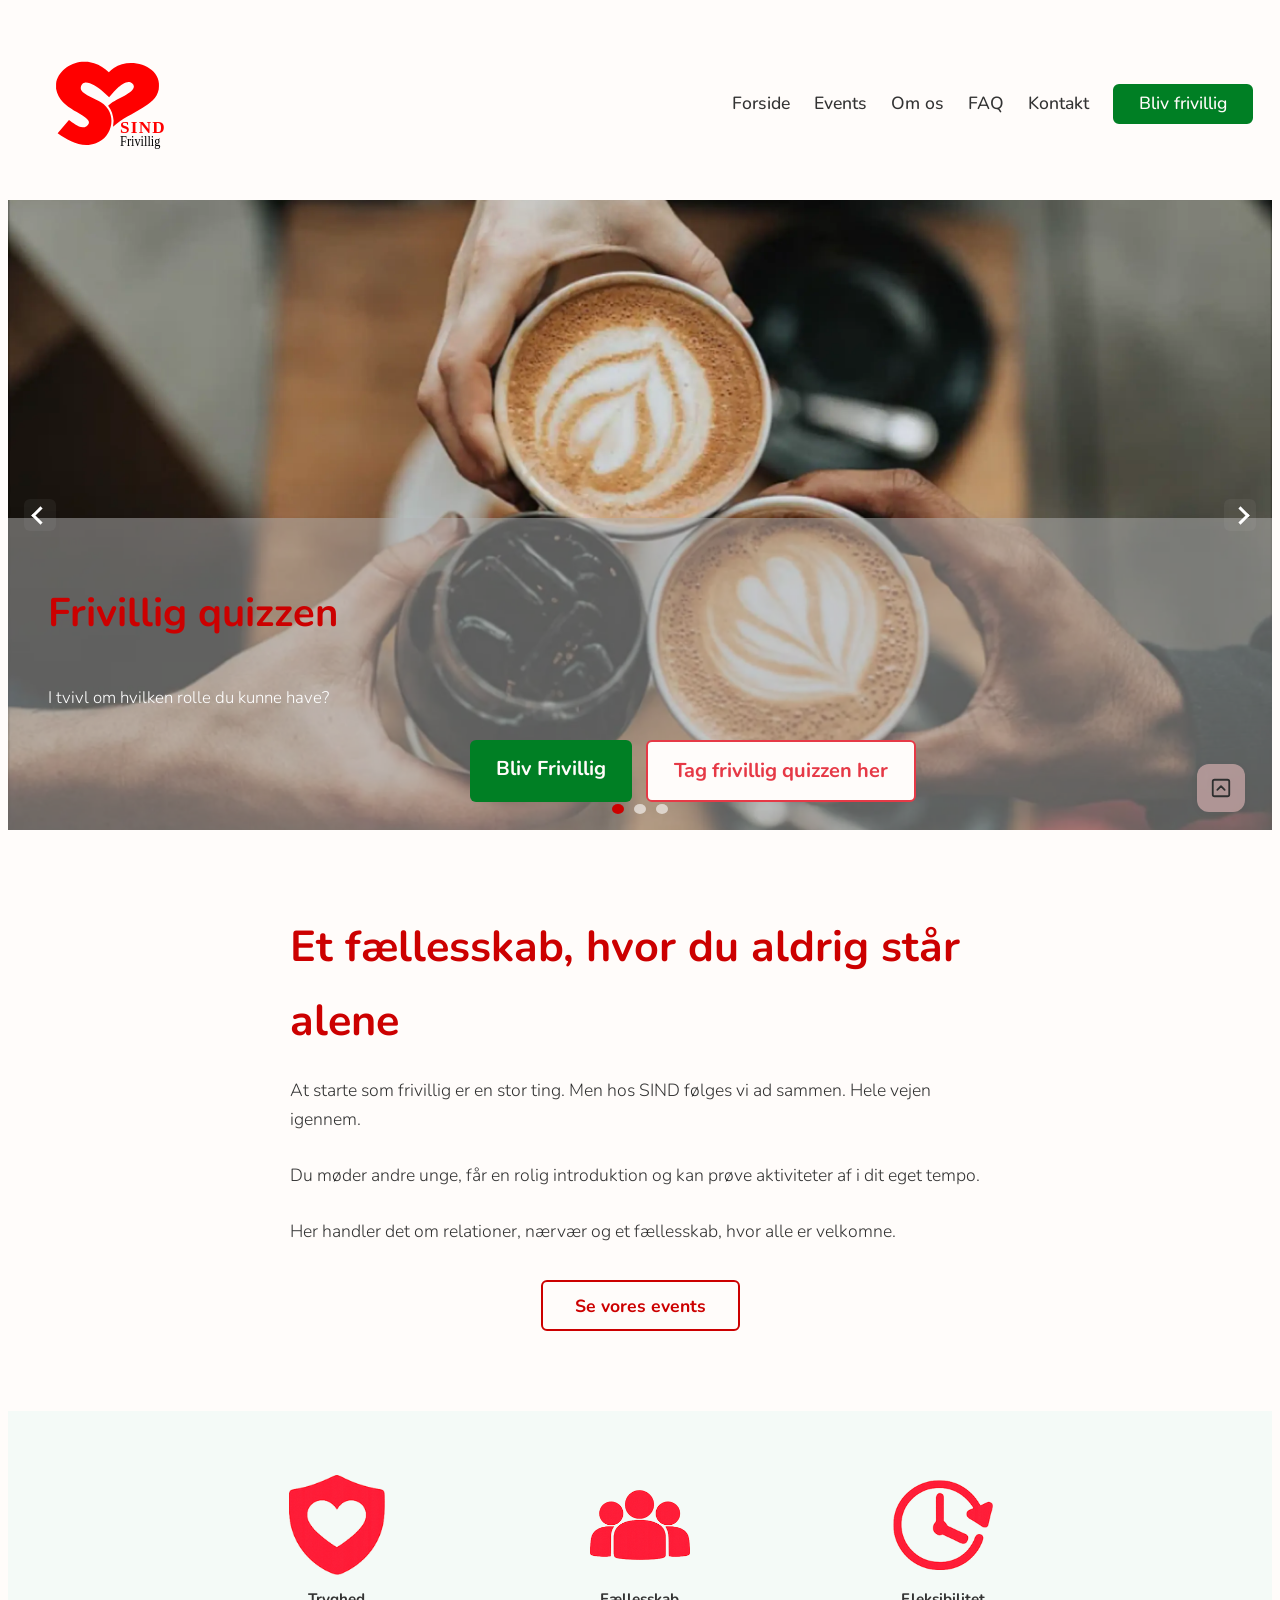
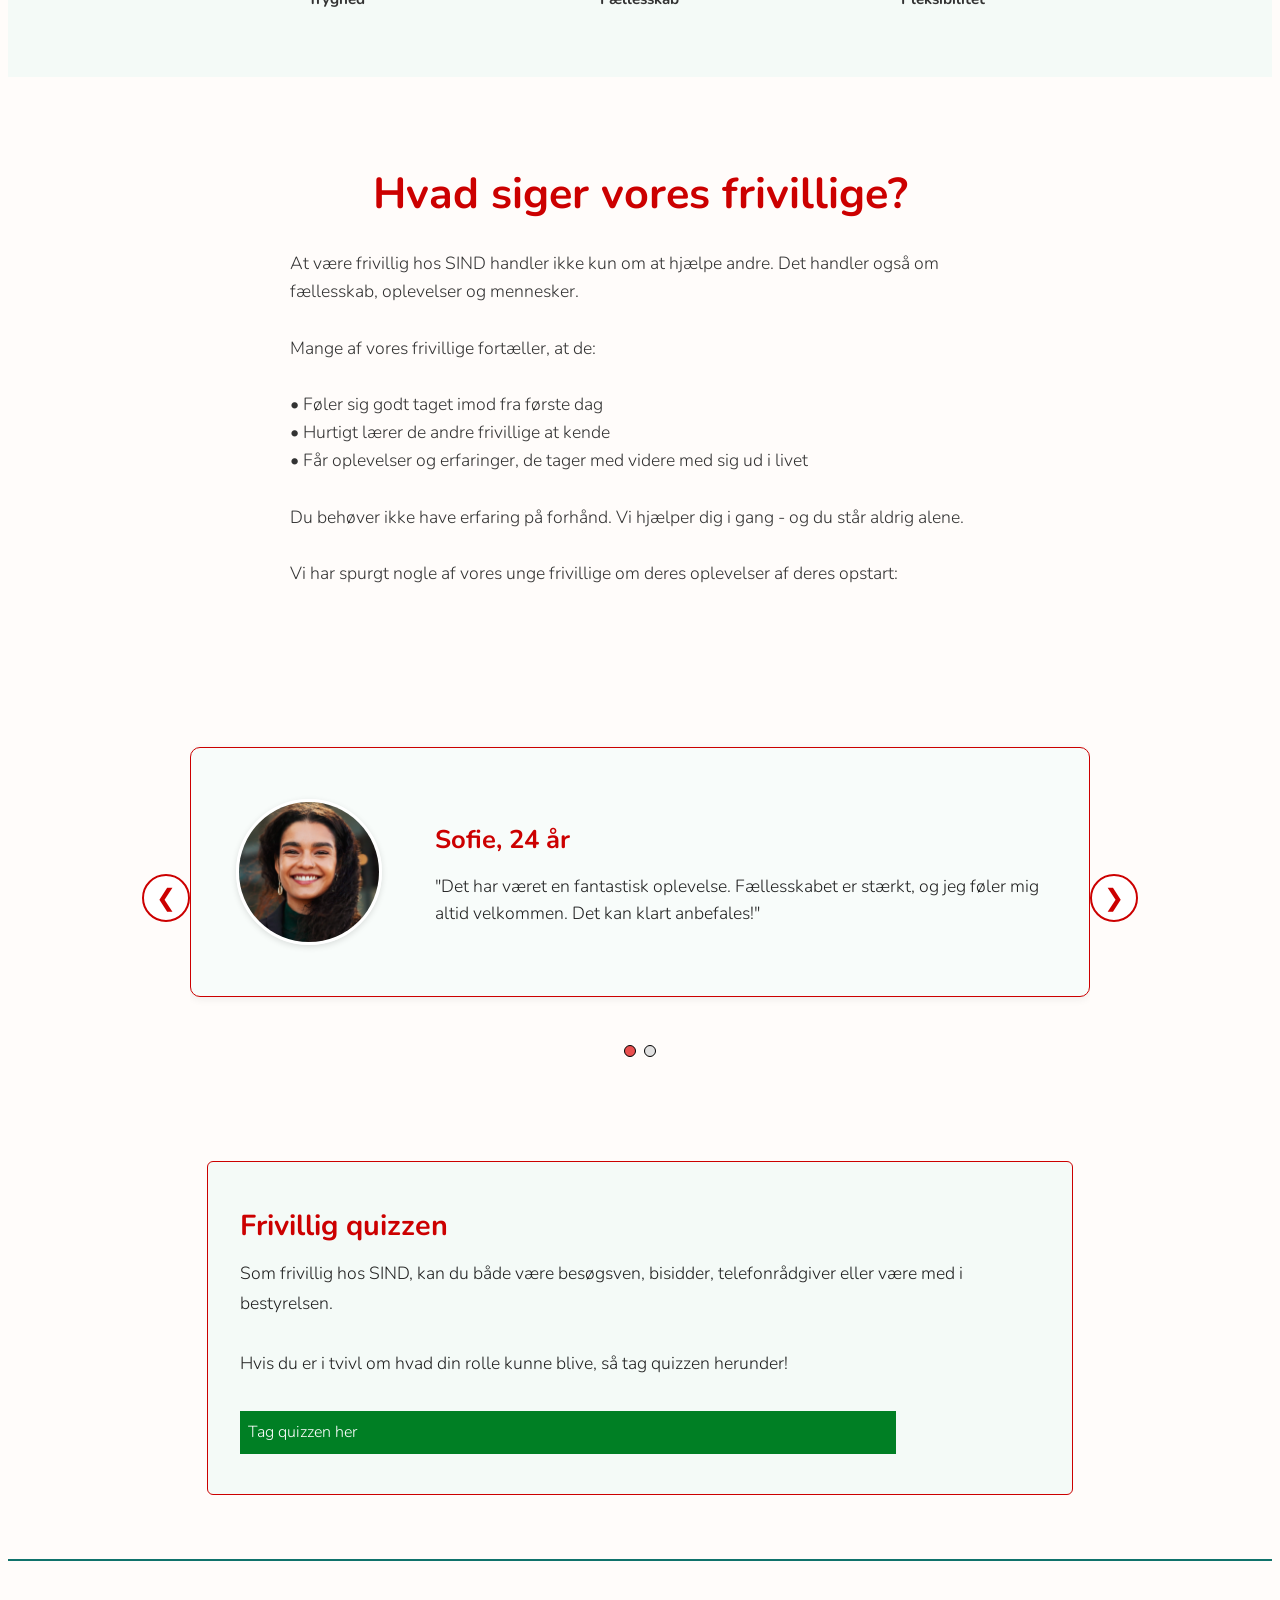
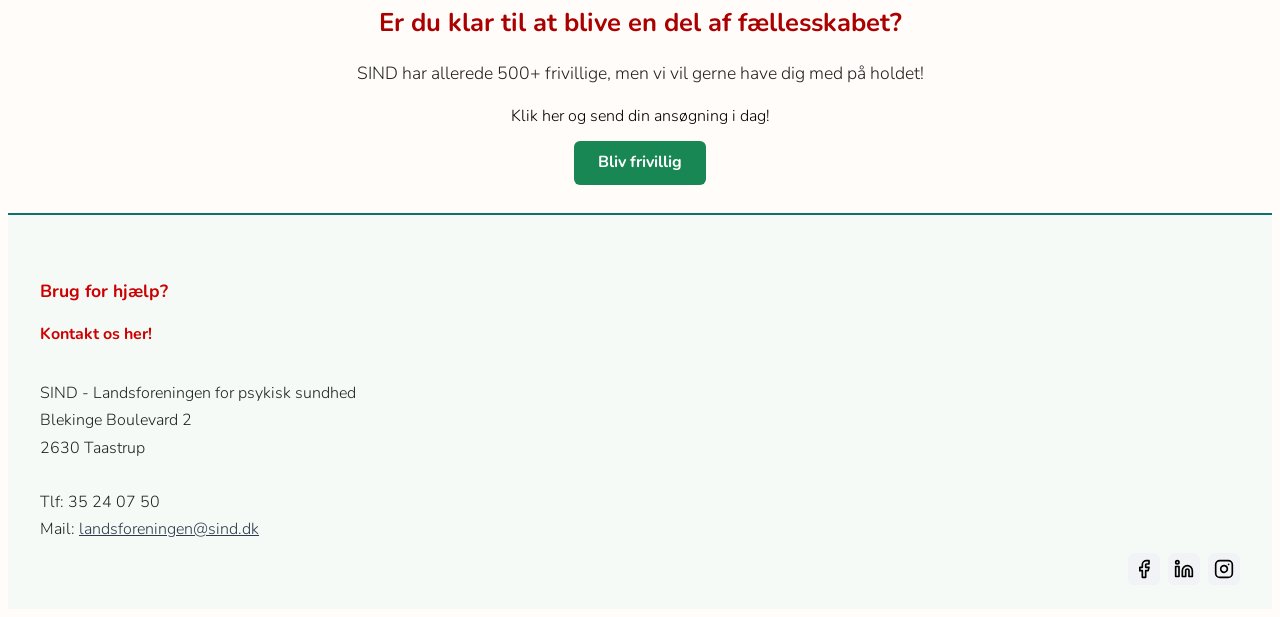
==== commit c84f38ff: "fikset anmeldelser" ====
--- a/index.html
+++ b/index.html
@@ -87,7 +87,7 @@
     <section class="forside-anmeldelser">
         <button class="forside-anmeldelser__pil forside-anmeldelser__pil--venstre">&#10094;</button>
         <button class="forside-anmeldelser__pil forside-anmeldelser__pil--højre">&#10095;</button>
-        
+
         <div class="forside-anmeldelser__karousel" id="forsideAnmeldelserKarousel">
             <article class="forside-anmeldelser__kort">
                 <div class="forside-anmeldelser__portraet-wrap">
@@ -109,7 +109,10 @@
                 </div>
             </article>
         </div>
-        <div class="forside-anmeldelser__dots" id="forsideAnmeldelserDots" aria-label="Navigation til anmeldelser"></div>
+        <div class="forside-anmeldelser__dots" id="forsideAnmeldelserDots" aria-label="Navigation til anmeldelser">
+            <button class="forside-anmeldelser__dot active"></button>
+            <button class="forside-anmeldelser__dot"></button>
+        </div>
     </section>
 
     <section class="forside-bund">
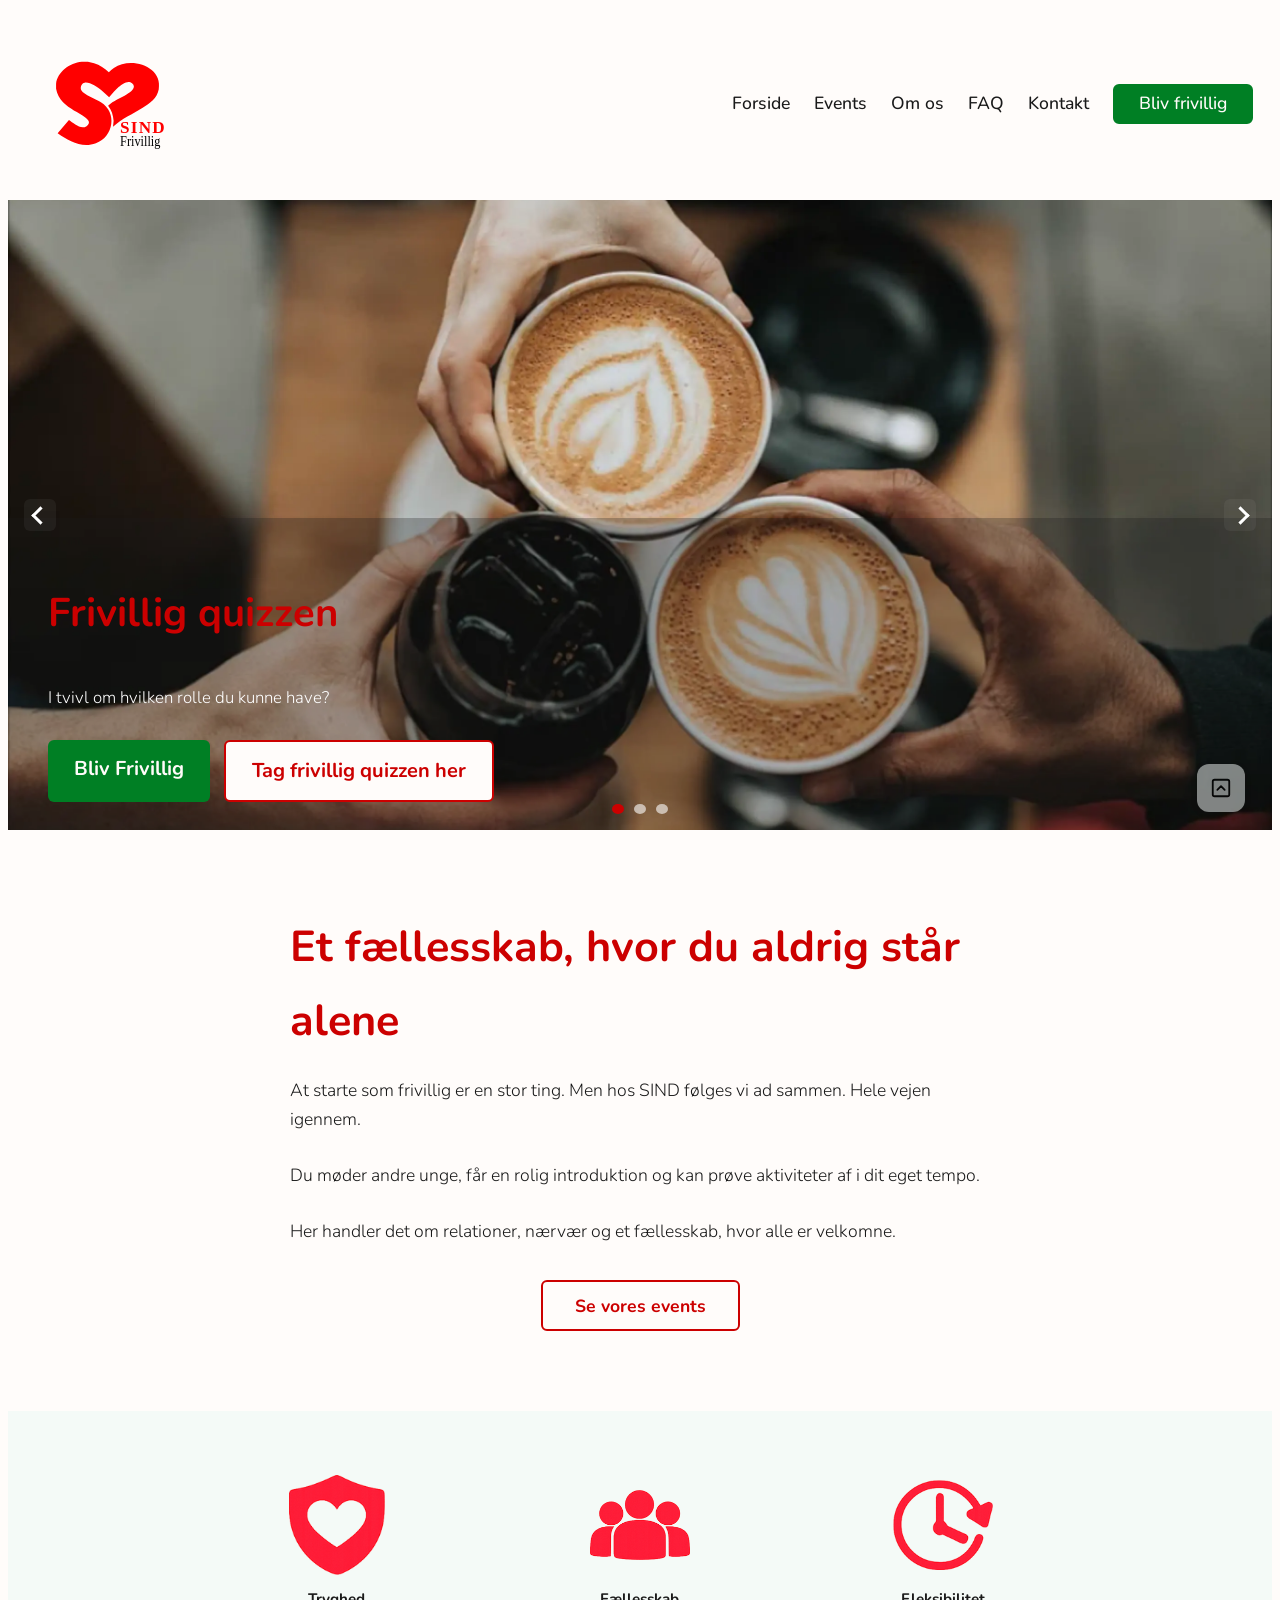
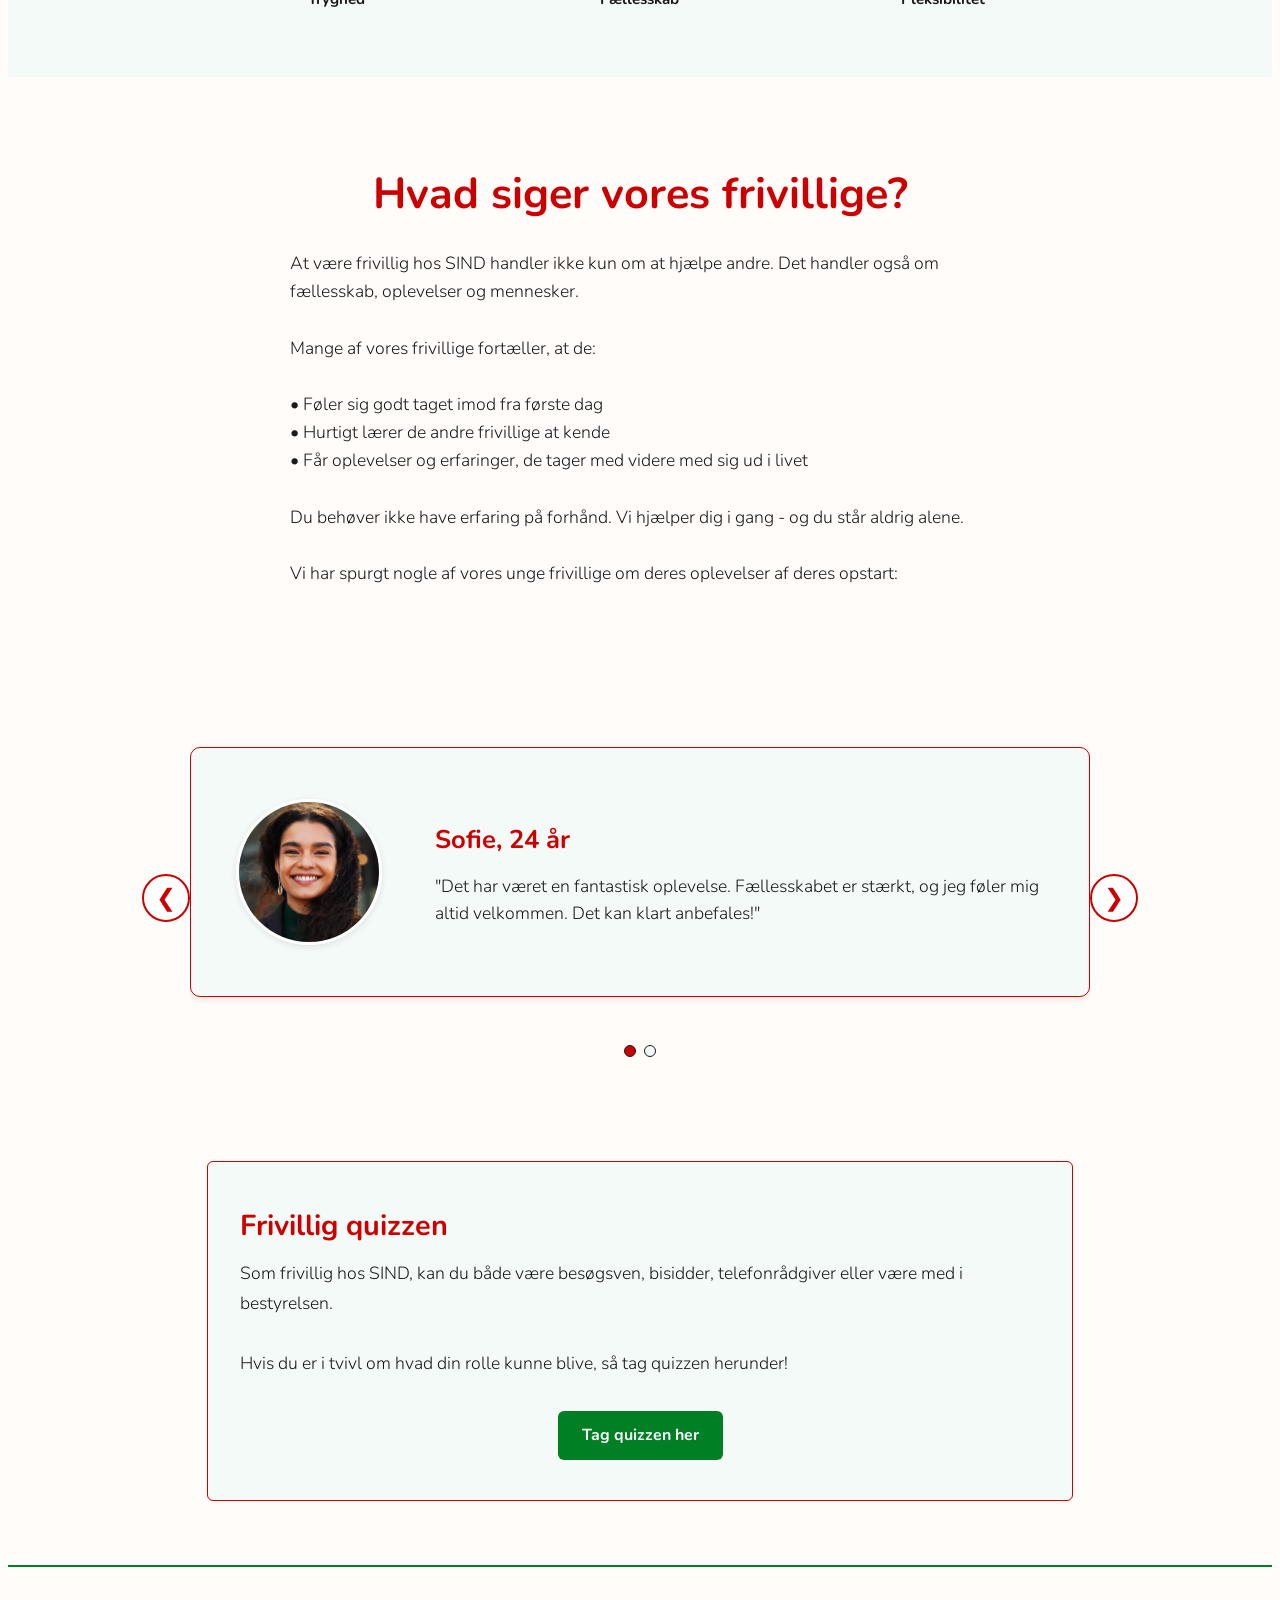
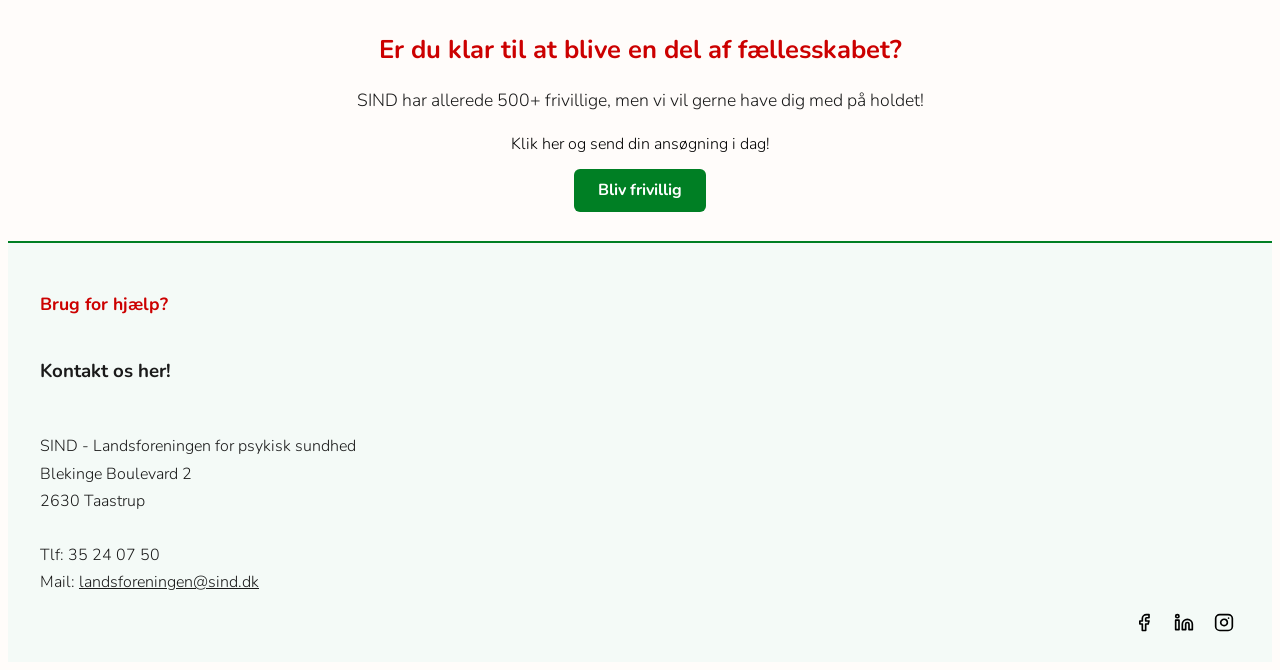
==== commit 9d47ba50: "Validering" ====
--- a/index.html
+++ b/index.html
@@ -59,6 +59,7 @@
     </section>
 
     <section class="forside-banner">
+        <h2 class="visually-hidden">Fordele ved at være frivillig</h2>
         <div class="forside-banner__container">
             <div class="forside-banner__item">
                 <img src="assets/tryghed.png" alt="Tryghed" class="forside-banner__ikon">
@@ -85,6 +86,7 @@
     </section>
 
     <section class="forside-anmeldelser">
+        <h2 class="visually-hidden">Anmeldelser fra frivillige</h2>
         <button class="forside-anmeldelser__pil forside-anmeldelser__pil--venstre">&#10094;</button>
         <button class="forside-anmeldelser__pil forside-anmeldelser__pil--højre">&#10095;</button>
 
@@ -109,7 +111,7 @@
                 </div>
             </article>
         </div>
-        <div class="forside-anmeldelser__dots" id="forsideAnmeldelserDots" aria-label="Navigation til anmeldelser">
+        <div class="forside-anmeldelser__dots" id="forsideAnmeldelserDots" role="group" aria-label="Navigation til anmeldelser">
             <button class="forside-anmeldelser__dot active"></button>
             <button class="forside-anmeldelser__dot"></button>
         </div>
@@ -127,7 +129,7 @@
         <!-- Carsousel slut -->
 
         <section id="banner__blivFrivillig">
-            <div class="footer__top">Er du klar til at blive en del af fællesskabet?</div>
+            <h2 class="footer__top">Er du klar til at blive en del af fællesskabet?</h2>
             <div class="footer__sub">SIND har allerede 500+ frivillige, men vi vil gerne have dig med på holdet!</div>
             <div class="footer__action">
                 <div class="footer__action-text">Klik her og send din ansøgning i dag!</div>
@@ -137,9 +139,9 @@
 
         <footer class="footer">
             <div class="footer__help">
-                <h5 class="footer__help-title">Brug for hjælp?</h5>
+                <h2 class="footer__help-title">Brug for hjælp?</h2>
                 <div class="footer__contact">
-                    <h6>Kontakt os her!</h6><br>
+                    <h3>Kontakt os her!</h3><br>
                     SIND - Landsforeningen for psykisk sundhed<br>
                     Blekinge Boulevard 2<br>
                     2630 Taastrup<br><br>
--- a/css/main.css
+++ b/css/main.css
@@ -5,11 +5,30 @@
 
 html, body {
   font-family: "Nunito", sans-serif;
-  font-optical-sizing: auto;
   font-weight: 300;
   font-style: normal;
-  background-color: #FFFCFA;
+  background-color: var(--color-bg);
+  overflow-x: hidden;
  
+}
+
+:root {
+  --color-green: #007F24;
+  --color-light-green: #f4faf7;
+  --color-red: #cc0000;
+  --color-text: #1a1a1a;
+  --color-white: #fff;
+  --color-bg: #fffcfa;
+  --overlay-dark: rgba(26, 26, 26, 0.10);
+  --overlay-dark-strong: rgba(26, 26, 26, 0.20);
+  --overlay-dark-backdrop: rgba(26, 26, 26, 0.40);
+  --overlay-white-05: rgba(255, 255, 255, 0.05);
+  --overlay-white-60: rgba(255, 255, 255, 0.60);
+  --overlay-red-07: rgba(204, 0, 0, 0.07);
+  --overlay-red-10: rgba(204, 0, 0, 0.10);
+  --overlay-red-20: rgba(204, 0, 0, 0.20);
+  --overlay-hero: rgba(26, 26, 26, 0.28);
+  --overlay-shadow: var(--overlay-dark);
 }
 
 body {
@@ -19,8 +38,20 @@
   line-height: 1.7;
 }
 
+.visually-hidden {
+  position: absolute;
+  width: 1px;
+  height: 1px;
+  padding: 0;
+  margin: -1px;
+  overflow: hidden;
+  clip: rect(0, 0, 0, 0);
+  white-space: nowrap;
+  border: 0;
+}
+
 h1 {
-  color: #CC0000;
+  color: var(--color-red);
   font-size: clamp(2rem, 5vw, 3.25rem);
   font-weight: 700;
   line-height: 1.1;
@@ -29,13 +60,13 @@
 }
 
 h5 {
-  color: #cc0000;
+  color: var(--color-red);
   font-weight: 600;
   font-size: 1.2rem;
 }
 
 h6 {
-  color: #cc0000;
+  color: var(--color-red);
   font-size: 1rem;
   font-weight: 700;
   line-height: 1.3;
@@ -51,8 +82,8 @@
    ========================================= */
 .navbar {
   position: relative;
-  background: #FFFCFA;
-  color: #333;
+  background: var(--color-bg);
+  color: var(--color-text);
   display: flex;
   align-items: center;
   justify-content: space-between;
@@ -84,7 +115,7 @@
   width: 24px;
   height: 3px;
   margin: 0;
-  background: #333;
+  background: var(--color-text);
   position: absolute;
   left: 0;
   transition: transform 0.2s ease, opacity 0.2s ease;
@@ -111,7 +142,7 @@
   top: 100%;
   left: 0;
   right: 0;
-  background: #FFFCFA;
+  background: var(--color-bg);
   flex-direction: column;
   gap: 0.7rem;
   padding: 1.2rem 0.7rem;
@@ -121,7 +152,7 @@
   pointer-events: none;
   transition: transform 0.3s ease, opacity 0.3s ease;
   z-index: 99;
-  box-shadow: 0 2px 8px #333333;
+  box-shadow: 0 2px 8px var(--overlay-shadow);
 }
 
 .navbar__menu.active {
@@ -131,33 +162,33 @@
 }
 
 .navbar__menu-link {
-  color: #333;
+  color: var(--color-text);
   text-decoration: none;
   font-weight: 500;
   font-size: 1.2rem;
   transition: color 0.2s;
   padding: 0.5rem 0.5rem;
-  border-bottom: 1px solid #eee;
+  border-bottom: 1px solid var(--overlay-dark-strong);
 }
 
 .navbar__menu-link:hover {
-  color: #FF0000;
+  color: var(--color-red);
 }
 
 .navbar__menu-link:last-child {
   align-self: center;
   padding: 0.2rem 1.5rem;
   border-bottom: none;
-  background: #007F24;
-  color: #FFFCFA;
-  border: #007F24 solid 2px;
+  background: var(--color-green);
+  color: var(--color-bg);
+  border: var(--color-green) solid 2px;
   border-radius: 6px;
   transition: color 0.2s, background 0.2s, border 0.2s;
 }
 
 .navbar__menu-link:last-child:hover {
-  background: #fff;
-  color: #007F24;
+  background: var(--color-white);
+  color: var(--color-green);
 }
 
 /* =========================================
@@ -190,7 +221,7 @@
   bottom: 0;
   left: 0;
   right: 0;
-  background: rgba(179, 179, 179, 0.5);
+  background: var(--overlay-hero);
   padding: 24px 0;
   min-height: 160px;
   display: flex;
@@ -221,7 +252,7 @@
 .hero-slider .hero-content h2 {
   font-size: 2.5rem;
   margin-bottom: 6px;
-  color: #CC0000;
+  color: var(--color-red);
   font-weight: 700;
 }
 
@@ -242,16 +273,16 @@
 }
 
 .hero-slider .btn-primary {
-  background: #007F24;
-  color: #FFFCFA;
+  background: var(--color-green);
+  color: var(--color-bg);
   border: none;
   display: none;
 }
 
 .hero-slider .btn-secondary {
-  background: #FFFCFA;
-  color: #E63946;
-  border: 2px solid #E63946;
+  background: var(--color-bg);
+  color: var(--color-red);
+  border: 2px solid var(--color-red);
 }
 
 
@@ -270,12 +301,12 @@
   height: 10px;
   border-radius: 50%;
   border: none;
-  background: rgba(255,255,255,0.6);
+  background: var(--overlay-white-60);
 }
 
 
 .hero-slider .slider-dots button.active {
-  background: #CC0000;
+  background: var(--color-red);
 }
 
 .hero-slider .arrow {
@@ -299,14 +330,14 @@
     gap: 1.2rem;
 }
 .forside-intro__overskrift {
-    color: #cc0000;
+    color: var(--color-red);
     font-size: 2rem;
     font-weight: 700;
     margin: 0;
     text-align: left;
 }
 .forside-intro__tekst {
-    color: #333;
+    color: var(--color-text);
     font-family: "Nunito", sans-serif;
     font-size: 1.1rem;
     line-height: 1.6;
@@ -314,8 +345,8 @@
 }
 
 .forside-intro__container > .btn-primary {
-  color: #cc0000;
-  border: 2px solid #cc0000;
+  color: var(--color-red);
+  border: 2px solid var(--color-red);
   background: none;
   border-radius: 6px;
   padding: 0.7rem 2rem;
@@ -327,15 +358,15 @@
 }
 
 .forside-intro__container > .btn-primary:hover {
-  background: #cc0000;
-  color: #fff;
+  background: var(--color-red);
+  color: var(--color-white);
 }
 
 /* =========================================
    FORSIDE - IKON BANNER
    ========================================= */
 .forside-banner {
-    background-color: #F4FAF7;
+    background-color: var(--color-light-green);
     padding: 2.5rem 1rem;
     width: 100%;
     box-sizing: border-box;
@@ -372,7 +403,7 @@
 
 /* Titlen under ikonet */
 .forside-banner__titel {
-    color: #333;
+    color: var(--color-text);
     font-size: 0.95rem; 
     font-weight: 700;
     margin: 0;
@@ -382,6 +413,10 @@
 /* =========================================
    FORSIDE - ANMELDELSER
    ========================================= */
+.forside-anmeldelser__pil {
+  display: none;
+}
+
 .forside-anmeldelser {
   position: relative;
   padding: 2.5rem 1rem;
@@ -389,6 +424,7 @@
   max-width: 900px;
   margin: 0 auto;
 }
+
 .forside-anmeldelser__karousel {
   display: flex;
   overflow-x: auto;
@@ -415,33 +451,35 @@
   align-items: center;
   gap: 1rem;
   text-align: center;
-  padding: 1.5rem 1rem;
-  background: #F8FCFA;
-  border: 1px solid #cc0000;
+  padding: 1.5rem 1rem; 
+  background: var(--color-light-green);
+  border: 1px solid var(--color-red);
   border-radius: 10px;
-  box-shadow: 0 2px 8px 0 rgba(0,0,0,0.07);
-}
+  box-shadow: 0 2px 8px 0 var(--overlay-shadow);
+}
+
 .forside-anmeldelser__portraet-wrap {
   display: flex;
   align-items: center;
   justify-content: center;
   width: 100%;
 }
+
 .forside-anmeldelser__portraet {
   width: 72px;
   height: 72px;
   border-radius: 50%;
   flex-shrink: 0;
   object-fit: cover;
-  border: 3px solid #fff;
-  box-shadow: 0 2px 6px rgba(0,0,0,0.12);
+  border: 3px solid var(--color-white);
+  box-shadow: 0 2px 6px var(--overlay-shadow);
 }
 .forside-anmeldelser__portraet--placeholder {
   display: flex;
   align-items: center;
   justify-content: center;
-  background: linear-gradient(135deg, #cc0000, #e94f4f);
-  color: #fff;
+  background: linear-gradient(135deg, var(--color-red), var(--color-red));
+  color: var(--color-white);
 }
 .forside-anmeldelser__initialer {
   font-size: 1.5rem;
@@ -457,13 +495,13 @@
   gap: 0.75rem;
 }
 .forside-anmeldelser__navn {
-  color: #cc0000;
+  color: var(--color-red);
   font-size: 1.25rem;
   font-weight: 700;
   margin: 0;
 }
 .forside-anmeldelser__tekst {
-  color: #222;
+  color: var(--color-text);
   font-size: 1rem;
   line-height: 1.5;
   margin: 0;
@@ -478,15 +516,15 @@
   width: 12px;
   height: 12px;
   border-radius: 50%;
-  background: #e0e0e0;
-  border: 1px solid #000;
+  background: var(--color-light-green);
+  border: 1px solid var(--color-text);
   padding: 0;
   cursor: pointer;
   transition: background 0.2s;
   display: inline-block;
 }
 .forside-anmeldelser__dot.active {
-  background: #e94f4f;
+  background: var(--color-red);
 }
 
 /* =========================================
@@ -498,9 +536,9 @@
     justify-content: center;
 }
 .forside-bund__boks {
-    background-color: #F4FAF7; /* Mørk baggrund, tilpas hvis den skal være rød eller grøn */
+    background-color: var(--color-light-green); /* Mørk baggrund, tilpas hvis den skal være rød eller grøn */
     border-radius: 6px;
-    border: 1px solid #cc0000;
+    border: 1px solid var(--color-red);
     padding: 2.5rem 2rem;
     width: 100%;
     max-width: 800px;
@@ -514,25 +552,36 @@
     text-align: left;
 }
 .forside-bund__overskrift {
-    color: #cc0000;
+    color: var(--color-red);
     font-size: 1.8rem;
     margin: 0 0 0.5rem 0;
 }
 .forside-bund__tekst {
-    color: #222;
+    color: var(--color-text);
     font-size: 1.1rem;
     margin: 0 0 2rem 0;
 }
 
 .forside-bund__knap {
   margin-top: auto;
-  width: 80%;
-  padding: .5rem .5rem .5rem .5rem;
-  background-color: #007F24;
-  color: #fff;
+  align-self: center;
+  width: auto;
+  padding: 0.7rem 1.5rem;
+  background-color: var(--color-green);
+  color: var(--color-white);
   border: none;
   display: inline-block;
   text-decoration: none;
+  border-radius: 6px;
+  font-family: "Nunito", sans-serif;
+  font-size: 1rem;
+  font-weight: 700;
+  cursor: pointer;
+  transition: background 0.2s;
+}
+
+.forside-bund__knap:hover {
+  background: var(--color-green);
 }
 
 /* =========================================
@@ -544,7 +593,7 @@
 }
 
 .map-section__title {
-  color: #cc0000;
+  color: var(--color-red);
   text-align: center;
 }
 
@@ -558,7 +607,7 @@
 }
 
 .map-section__region {
-    fill: #333333; 
+    fill: var(--color-text); 
     stroke: white; 
     stroke-width: 2px;
     cursor: pointer;
@@ -566,19 +615,19 @@
 }
 
 .map-section__region:hover {
-    fill: #990000; 
-    stroke: #990000;
+    fill: var(--color-red); 
+    stroke: var(--color-red);
 }
 
 .map-section__region--active {
-    fill: #cc0000; 
+    fill: var(--color-red); 
     stroke: white;
 }
 
 .map-section__reset-btn {
     margin-top: 20px;
     padding: 10px 20px;
-    background-color: #007f24;
+    background-color: var(--color-green);
     color: white;
     border: none;
     border-radius: 6px;
@@ -590,15 +639,15 @@
 }
 
 .map-section__reset-btn:hover {
-  background-color: #198754;
+  background-color: var(--color-green);
 }
 
 .map-section__filter-title {
     text-align: left;
     font-weight: 800;
-    color: #cc0000;
+    color: var(--color-red);
     font-size: 24px;
-    border-bottom: 2px solid #ccc; 
+    border-bottom: 2px solid var(--overlay-dark-strong); 
     padding-bottom: 10px;
     margin-top: 40px; 
     margin-bottom: 20px;
@@ -622,15 +671,15 @@
 .map-section__empty-message {
     grid-column: 1 / -1; 
     font-style: italic;
-    color: #666;
+    color: var(--color-text);
     font-size: 18px;
 }
 
 .event-card {
-    background-color: #f4faf7;
+    background-color: var(--color-light-green);
     padding: 0 0 15px 0; 
     border-radius: 6px;
-    box-shadow: 0 2px 4px rgba(0, 0, 0, 0.1);
+    box-shadow: 0 2px 4px var(--overlay-shadow);
     text-align: left;
     transition: transform 0.2s ease, box-shadow 0.2s ease;
     position: relative; 
@@ -644,7 +693,7 @@
 
 .event-card:hover {
     transform: translateY(-5px);
-    box-shadow: 0 6px 12px rgba(0, 0, 0, 0.15);
+    box-shadow: 0 6px 12px var(--overlay-shadow);
 }
 
 .event-card__image {
@@ -652,14 +701,14 @@
     height: 180px; 
     min-height: 180px; 
     flex-shrink: 0; 
-    background-color: #e0e0e0;
+    background-color: var(--color-light-green);
     object-fit: cover; 
     display: block;
     margin-bottom: 15px; 
 }
 
 .event-card__label {
-    background-color: #990000;
+    background-color: var(--color-red);
     color: white;
     padding: 4px 8px;
     border-radius: 4px;
@@ -676,14 +725,14 @@
 
 .event-card__title {
     margin-top: 0;
-    color: #cc0000;
+    color: var(--color-red);
     font-size: 20px;
     padding: 0 15px; 
     margin-bottom: 5px;
 }
 
 .event-card__description {
-    color: #444;
+    color: var(--color-text);
     line-height: 1.5;
     font-size: 14px;
     padding: 0 15px; 
@@ -695,14 +744,14 @@
     justify-content: space-between; 
     align-items: center; 
     padding: 0 15px; 
-    border-top: 1px solid #eee; 
+    border-top: 1px solid var(--overlay-dark-strong); 
     padding-top: 10px;
     margin-top: auto;
 }
 
 .event-card__date {
     margin: 0;
-    color: #666;
+    color: var(--color-text);
     font-size: 13px;
     font-weight: bold;
 }
@@ -729,12 +778,12 @@
 }
 
 .faq-top__title {
-  color: #cc0000;
+  color: var(--color-red);
 }
 
 .faq-section__title {
     text-align: center;
-    color: #cc0000;
+    color: var(--color-red);
     margin: 2.5rem 0 2.5rem 0;
     font-weight: 700;
 }
@@ -746,16 +795,16 @@
 }
 
 .faq-section__item {
-    background-color: #F8FCFA;
-    border: 1px solid #cc0000;
+    background-color: var(--color-light-green);
+    border: 1px solid var(--color-red);
     border-radius: 8px; 
     padding: 0 20px; 
-    box-shadow: 0 2px 5px rgba(0, 0, 0, 0.05); 
+    box-shadow: 0 2px 5px var(--overlay-shadow); 
     transition: box-shadow 0.3s ease;
 }
 
 .faq-section__item:hover {
-    box-shadow: 0 4px 10px rgba(0, 0, 0, 0.1);
+    box-shadow: 0 4px 10px var(--overlay-shadow);
 }
 
 .faq-section__question {
@@ -764,7 +813,7 @@
     align-items: center;
     font-size: 1.1rem;
     font-weight: bold;
-    color: #333;
+    color: var(--color-text);
     cursor: pointer;
     padding: 20px 0; 
     transition: color 0.3s ease;
@@ -776,12 +825,12 @@
 }
 
 .faq-section__question:hover {
-    color: #cc0000;
+    color: var(--color-red);
 }
 
 .faq-section__answer {
     padding-bottom: 20px;
-    color: #444;
+    color: var(--color-text);
     line-height: 1.6;
 }
 
@@ -797,7 +846,7 @@
 
 details[open] .faq-section__icon {
     transform: rotate(45deg);
-    color: #cc0000;
+    color: var(--color-red);
 }
 
 
@@ -808,31 +857,37 @@
   width: 100%;
   display: flex;
   justify-content: center;
-    margin: 3.5rem 0 3.5rem 0;
-    padding: 2rem 0;
+  margin: 3.5rem 0 3.5rem 0;
+  padding: 2rem 0;
 }
 .quiz__container {
-  background: #fff;
+  background: var(--color-white);
   border-radius: 24px;
-  box-shadow: 0 4px 24px 0 rgba(204,0,0,0.07);
-    padding: 3rem 2.5rem 3rem 2.5rem;
+  box-shadow: 0 4px 24px 0 var(--overlay-shadow);
+  padding: 3rem 2.5rem 3rem 2.5rem;
   max-width: 600px;
   width: 100%;
   display: flex;
   flex-direction: column;
   align-items: center;
-    gap: 2.2rem;
+  gap: 2.2rem;
 }
 .quiz__overskrift {
-  color: #cc0000;
+  color: var(--color-red);
   font-size: 1.25rem;
   font-weight: 700;
   margin-bottom: 10px;
   text-align: center;
 }
+
+.quiz__intro {
+  text-align: left; 
+  margin: 1rem 0;
+}
+
 .quiz__cta {
-  color: #cc0000;
-  border: 2px solid #cc0000;
+  color: var(--color-red);
+  border: 2px solid var(--color-red);
   background: none;
   border-radius: 10px;
   padding: 0.7rem 2rem;
@@ -840,10 +895,12 @@
   font-weight: 700;
   cursor: pointer;
   transition: background 0.2s, color 0.2s;
+  display:flex; 
+  justify-content:center;
 }
 .quiz__cta:hover {
-  background: #cc0000;
-  color: #fff;
+  background: var(--color-red);
+  color: var(--color-white);
 }
 
 .quiz__container {
@@ -856,7 +913,7 @@
   justify-content: space-around;
   border-radius: 30px;
   margin: 2rem auto;
-  box-shadow: 0 2px 8px 0 rgba(0,0,0,0.07);
+  box-shadow: 0 2px 8px 0 var(--overlay-shadow);
 }
 .quiz__status {
   width: 90%;
@@ -877,9 +934,9 @@
   display: flex;
   align-items: center;
   justify-content: center;
-  border: 2px solid #bbb;
+  border: 2px solid var(--overlay-dark-strong);
   border-radius: 25px;
-  background: #fff;
+  background: var(--color-white);
   margin-bottom: 1.2rem;
 }
 .quiz__spørgsmål h3 {
@@ -900,13 +957,13 @@
 .quiz__valg span {
   width: 47%;
   height: 3.2rem;
-  border: 2px solid #bbb;
+  border: 2px solid var(--overlay-dark-strong);
   border-radius: 20px;
   overflow: hidden;
   margin-bottom: 1rem;
-  background: #fff;
+  background: var(--color-white);
   transition: border 0.2s, box-shadow 0.2s;
-  box-shadow: 0 1px 4px 0 rgba(0,0,0,0.04);
+  box-shadow: 0 1px 4px 0 var(--overlay-shadow);
 }
 .quiz__option {
   width: 100%;
@@ -920,23 +977,23 @@
   font-size: 0.95rem;
   font-weight: 300;
   line-height: 1.5;
-  color: #161616;
+  color: var(--color-text);
 }
 .quiz__option:hover {
   transform: scale(1.08);
-  color: #cc0000;
-  background: #ffeaea;
-  border: 2px solid #cc0000;
+  color: var(--color-red);
+  background: var(--color-light-green);
+  border: 2px solid var(--color-red);
 }
 .quiz__radio {
   position: relative;
   display: none;
 }
 .quiz__radio:checked + .quiz__option {
-  background: #cc0000;
-  color: #fff;
-  border: 2px solid #cc0000;
-  box-shadow: 0 2px 8px 0 rgba(204,0,0,0.10);
+  background: var(--color-red);
+  color: var(--color-white);
+  border: 2px solid var(--color-red);
+  box-shadow: 0 2px 8px 0 var(--overlay-shadow);
 }
 .quiz__næste {
   flex-basis: 100%;
@@ -951,11 +1008,11 @@
   width: 10rem;
   height: 2.3rem;
   border-radius: 12px;
-  background: #fff;
-  color: #cc0000;
+  background: var(--color-white);
+  color: var(--color-red);
   font-family: "Nunito", sans-serif;
   font-weight: 700;
-  border: 2px solid #cc0000;
+  border: 2px solid var(--color-red);
   cursor: pointer;
   outline: none;
   font-size: 1.05rem;
@@ -963,8 +1020,8 @@
   align-items: center;
 }
 .quiz__næste button:hover {
-  background: #cc0000;
-  color: #fff;
+  background: var(--color-red);
+  color: var(--color-white);
 }
 .quiz__modal {
   display: flex;
@@ -975,7 +1032,7 @@
   width: 100vw;
   height: 100vh;
   overflow: auto;
-  background-color: rgba(0,0,0,0.4);
+  background-color: var(--overlay-dark-backdrop);
   align-items: center;
   justify-content: center;
   animation: fadeIn 1.2s ease-in-out;
@@ -983,19 +1040,19 @@
 .quiz__modal-indhold {
   min-height: 17rem;
   width: 22rem;
-  background-color: #2b2a2a;
+  background-color: var(--color-text);
   display: flex;
   flex-direction: column;
   align-items: center;
   justify-content: space-around;
   border-radius: 25px;
   padding: 1.5rem 1rem;
-  border: 1px solid #cc0000;
-  box-shadow: 0 2px 8px 0 rgba(0,0,0,0.07);
+  border: 1px solid var(--color-red);
+  box-shadow: 0 2px 8px 0 var(--overlay-shadow);
 }
 .quiz__modal-indhold h1, .quiz__modal-indhold h2 {
   font-size: 1.1rem;
-  color: #f5f5f5;
+  color: var(--color-white);
   text-align: center;
 }
 .quiz__resultat {
@@ -1008,7 +1065,7 @@
   justify-content: space-around;
 }
 .quiz__resultat p {
-  color: #fff;
+  color: var(--color-white);
   text-align: left;
   width: 100%;
 }
@@ -1024,18 +1081,18 @@
   height: 2rem;
   background: none;
   outline: none;
-  border: 1px solid #fff;
-  color: #fff;
+  border: 1px solid var(--color-white);
+  color: var(--color-white);
   font-size: 1.1rem;
   cursor: pointer;
   border-radius: 20px;
   transition: background 0.2s;
 }
 .quiz__modal-knap button:hover {
-  background-color: #555;
+  background-color: var(--overlay-dark-strong);
 }
 #quizBemærkning {
-  color: #fff;
+  color: var(--color-white);
   font-size: 1rem;
   font-family: "Nunito", sans-serif;
   font-weight: 300;
@@ -1092,13 +1149,13 @@
     margin-bottom: 1rem;
 }
 .omos__overskrift {
-    color: #cc0000;
+    color: var(--color-red);
     font-size: 2rem;
     margin-bottom: 0.5rem;
     font-weight: 700;
 }
 .omos__undertitel {
-    color: #444;
+    color: var(--color-text);
     font-size: 1.1rem;
     margin-bottom: 1.2rem;
 }
@@ -1112,14 +1169,14 @@
     min-height: 120px;
 }
 .omos__afsnit-overskrift {
-    color: #cc0000;
+    color: var(--color-red);
     font-size: 1.3rem;
     margin-bottom: 0.5rem;
     margin-top: 2rem;
     font-weight: 700;
 }
 .omos__tekst {
-    color: #222;
+    color: var(--color-text);
     font-size: 1rem;
     line-height: 1.6;
 }
@@ -1139,8 +1196,8 @@
     justify-content: center;
 }
 .omos__værdi {
-    background: #f4faf7;
-    color: #007f24;
+    background: var(--color-light-green);
+    color: var(--color-green);
     border-radius: 6px;
     padding: 0.5rem 1.2rem;
     font-weight: bold;
@@ -1149,7 +1206,7 @@
 
 /* OM OS Roller */
 .omos-roller {
-    background: #fffcfa;
+    background: var(--color-bg);
     padding: 2.5rem 1rem 2.5rem 1rem;
 }
 .omos-roller__container {
@@ -1163,14 +1220,14 @@
 .omos-roller__overskrift {
     font-weight: 700;
     font-size: 1.5rem;
-    color: #cc0000;
+    color: var(--color-red);
     margin: 0 0 0.5rem 0;
     text-align: left;
 }
 .omos-roller__intro {
     font-weight: 400;
     font-size: 1rem;
-    color: #222;
+    color: var(--color-text);
     margin: 0 0 1.2rem 0;
     text-align: left;
     max-width: 500px;
@@ -1180,7 +1237,7 @@
     display: flex;
     align-items: center;
     justify-content: center;
-    background-color: #FFFCFA;
+    background-color: var(--color-bg);
 }
 .omos-roller__karousel {
     width: 100%;
@@ -1189,7 +1246,7 @@
     scroll-snap-type: x mandatory;
     -webkit-overflow-scrolling: touch;
     gap: 1.5rem;
-    padding-bottom: 0.5rem;
+    padding: 1rem 0 1.5rem 0;
     scrollbar-width: none;
     -ms-overflow-style: none; 
 }
@@ -1206,36 +1263,44 @@
   width: 294px;
   max-width: 294px;
   min-height: 293px;
-    scroll-snap-align: center;
-    margin: 0 auto;
-    box-sizing: border-box;
-    display: flex;
-    flex-direction: column;
-    align-items: center;
-    background: #F8FCFA;
-    border: 1px solid #cc0000;
-    border-radius: 10px;
-    box-shadow: 0 2px 8px 0 rgba(0,0,0,0.07);
-    gap: 1.2rem;
-    text-align: center;
-    padding: 2rem 1.2rem;
-}
+  scroll-snap-align: center;
+  margin: 0 auto;
+  box-sizing: border-box;
+  display: flex;
+  flex-direction: column;
+  align-items: center;
+  background: var(--color-light-green);
+  border: 1px solid var(--color-red);
+  border-radius: 10px;
+  box-shadow: 0 2px 8px 0 var(--overlay-shadow);
+  gap: 1.2rem;
+  text-align: left;
+  padding: 2rem 1.2rem;
+  transition: transform 0.2s ease, box-shadow 0.2s ease;
+}
+
+.omos-roller__kort:hover {
+    transform: translateY(-5px);
+    box-shadow: 0 6px 12px var(--overlay-shadow);
+}
+
 .omos-roller__kort-overskrift {
     font-weight: 700;
     font-size: 1.25rem;
-    color: #cc0000;
+    color: var(--color-red);
     margin: 0 0 0.2rem 0;
+    text-align: center;
 }
 .omos-roller__kort-afdeling {
     font-weight: 400;
     font-size: 0.95rem;
-    color: #444;
+    color: var(--color-text);
     margin-bottom: 0.7rem;
 }
 .omos-roller__kort-tekst {
     font-weight: 400;
     font-size: 1rem;
-    color: #222;
+    color: var(--color-text);
     margin: 0;
     padding: 15px 15px;
 }
@@ -1257,7 +1322,7 @@
   width: 12px;
   height: 12px;
   border-radius: 50% !important;
-  background: #e0e0e0;
+  background: var(--color-light-green);
   border: black solid 1px;
   padding: 0;
   cursor: pointer;
@@ -1265,7 +1330,7 @@
   display: inline-block;
 }
 .omos-roller__dot.active {
-  background: #e94f4f;
+  background: var(--color-red);
 }
 
 @media (max-width: 699px) {
@@ -1297,12 +1362,12 @@
 
 /* OM OS Video */
 .omos-video {
-    background: #F4FAF7;
+    background: var(--color-light-green);
     padding: 2rem 1rem 2rem 1rem;
     margin-bottom: 2rem;
-    border-top: 1px solid #000;
-    border-bottom: 1px solid #000;
-    box-shadow: 0 4px 12px 0 rgba(0,0,0,0.10);
+    border-top: 1px solid var(--color-text);
+    border-bottom: 1px solid var(--color-text);
+    box-shadow: 0 4px 12px 0 var(--overlay-shadow);
 }
 .omos-video__container {
     max-width: 500px;
@@ -1315,7 +1380,7 @@
 .omos-video__overskrift {
     font-weight: 700;
     font-size: 1.5rem;
-    color: #cc0000;
+    color: var(--color-red);
     margin: 0 0 0.5rem 0;
     text-align: left;
     width: 100%;
@@ -1323,7 +1388,7 @@
 .omos-video__tekst {
     font-weight: 400;
     font-size: 1rem;
-    color: #222;
+    color: var(--color-text);
     margin: 0 0 0.7rem 0;
     text-align: left;
     width: 100%;
@@ -1334,25 +1399,39 @@
     justify-content: center;
     align-items: center;
 }
+.omos-video__iframe {
+  width: 100%;
+  aspect-ratio: 16/9;
+  border: 0;
+  border-radius: 12px;
+  display: block;
+}
 .omos-video__placeholder {
     width: 100%;
     aspect-ratio: 16/9;
-    background: #e0e0e0;
+    background: var(--color-light-green);
     border-radius: 12px;
     display: flex;
     align-items: center;
     justify-content: center;
 }
 .omos-video__placeholder-text {
-    color: #888;
+    color: var(--color-text);
     font-size: 1rem;
     font-weight: 400;
+}
+.omos-video__afspiller {
+  width: 100%;
+  aspect-ratio: 16/9;
+  border-radius: 12px;
+  display: block;
+  background: var(--color-text);
 }
 .omos-video__cta {
     font-weight: 700;
     font-size: 0.8125rem;
-    background: #198754;
-    color: #fff;
+    background: var(--color-green);
+    color: var(--color-white);
     border: none;
     border-radius: 6px;
     padding: 0.7rem 1.5rem;
@@ -1367,7 +1446,7 @@
     text-decoration: none;
 }
 .omos-video__cta:hover {
-    background: #145c32;
+    background: var(--color-green);
 }
 
 /* OM OS Hero */
@@ -1393,35 +1472,35 @@
     display: block;
 }
 .omos-hero__overlay {
-    position: absolute;
-    left: 0;
-    right: 0;
-    bottom: 0;
+  position: absolute;
+  left: 0;
+  right: 0;
+  bottom: 0;
   min-height: 160px;
   padding: 24px 16px;
-  background: rgba(179, 179, 179, 0.5);
-    color: #fff;
+  background: var(--overlay-hero);
+  color: var(--color-white);
   display: flex;
   flex-direction: column;
   justify-content: center;
-    text-align: left;
+  text-align: left;
 }
 .omos-hero__overskrift {
     font-weight: 700;
   font-size: 1.5rem;
   margin-bottom: 6px;
   line-height: 1.1;
-    color: #fff;
+    color: var(--color-white);
     text-align: left;
 }
 .omos-hero__overskrift--rød {
-    color: #cc0000;
-    text-shadow: 0 2px 8px rgba(0,0,0,0.10);
+    color: var(--color-red);
+    text-shadow: 0 2px 8px var(--overlay-dark);
 }
 .omos-hero__undertitel {
     font-weight: 400;
   font-size: 0.95rem;
-    color: #fff;
+    color: var(--color-white);
     margin: 0;
     text-align: left;
     opacity: 0.95;
@@ -1434,7 +1513,7 @@
     margin: 0 auto;
 }
 .omos-indhold__overskrift {
-    color: #cc0000;
+    color: var(--color-red);
     font-weight: 700;
     font-size: 1.5rem;
     margin-bottom: 0.7rem;
@@ -1443,7 +1522,7 @@
     text-align: left;
 }
 .omos-indhold__tekst {
-    color: #222;
+    color: var(--color-text);
     font-weight: 400;
     font-size: 1rem;
     line-height: 1.6;
@@ -1463,7 +1542,7 @@
 
 .kontakt-side__text {
   max-width: 42rem;
-  color: #444;
+  color: var(--color-text);
   margin: 0 auto 2rem auto;
   text-align: center;
 }
@@ -1476,10 +1555,10 @@
 
 .kontakt-formular,
 .kontakt-side__kort {
-  background: #F8FCFA;
-  border: 1px solid #cc0000;
-  border-radius: 16px;
-  box-shadow: 0 6px 18px rgba(0,0,0,0.06);
+  background: var(--color-light-green);
+  border: 1px solid var(--color-red);
+  border-radius: 6px;
+  box-shadow: 0 6px 18px var(--overlay-shadow);
   padding: 1.5rem;
   box-sizing: border-box;
 }
@@ -1493,7 +1572,7 @@
 
 .kontakt-formular__titel,
 .kontakt-side__kort-titel {
-  color: #cc0000;
+  color: var(--color-red);
   font-size: 1.5rem;
   font-weight: 700;
   margin: 0 0 0.5rem 0;
@@ -1501,7 +1580,7 @@
 
 .kontakt-formular__intro,
 .kontakt-side__kort p {
-  color: #333;
+  color: var(--color-text);
 }
 
 .kontakt-formular__form {
@@ -1524,7 +1603,7 @@
 
 .kontakt-formular__felt label,
 .kontakt-formular__samtykke label {
-  color: #222;
+  color: var(--color-text);
   font-weight: 500;
 }
 
@@ -1534,9 +1613,9 @@
   width: 100%;
   padding: 0.9rem 1rem;
   font: inherit;
-  color: #222;
-  background: #FFFCFA;
-  border: 1px solid #cfcfcf;
+  color: var(--color-text);
+  background: var(--color-bg);
+  border: 1px solid var(--overlay-dark-strong);
   border-radius: 6px;
   box-sizing: border-box;
 }
@@ -1545,7 +1624,7 @@
   appearance: none;
   cursor: pointer;
   padding-right: 2.75rem;
-  background-image: linear-gradient(45deg, transparent 50%, #198754 50%), linear-gradient(135deg, #198754 50%, transparent 50%);
+  background-image: linear-gradient(45deg, transparent 50%, var(--color-green) 50%), linear-gradient(135deg, var(--color-green) 50%, transparent 50%);
   background-position: calc(100% - 1.1rem) calc(50% - 0.1rem), calc(100% - 0.8rem) calc(50% - 0.1rem);
   background-size: 0.35rem 0.35rem, 0.35rem 0.35rem;
   background-repeat: no-repeat;
@@ -1559,8 +1638,8 @@
 .kontakt-formular__felt input:focus,
 .kontakt-formular__felt select:focus,
 .kontakt-formular__felt textarea:focus {
-  outline: 2px solid rgba(204, 0, 0, 0.2);
-  border-color: #cc0000;
+  outline: 2px solid var(--overlay-red-20);
+  border-color: var(--color-red);
 }
 
 .kontakt-formular__samtykke {
@@ -1574,7 +1653,7 @@
   height: 1rem;
   margin-top: 0.2rem;
   border-radius: 4px;
-  accent-color: #198754;
+  accent-color: var(--color-green);
 }
 
 .kontakt-formular__knap {
@@ -1583,8 +1662,8 @@
   font-family: "Nunito", sans-serif;
   font-size: 1rem;
   font-weight: 700;
-  color: #FFFCFA;
-  background: #198754;
+  color: var(--color-bg);
+  background: var(--color-green);
   border: none;
   border-radius: 6px;
   cursor: pointer;
@@ -1592,7 +1671,7 @@
 }
 
 .kontakt-formular__knap:hover {
-  background: #145c32;
+  background: var(--color-green);
 }
 
 .kontakt-side__kort {
@@ -1634,7 +1713,7 @@
 }
 
 .kontakt-side__kort a {
-  color: #2d3a4a;
+  color: var(--color-text);
   text-decoration: underline;
 }
 
@@ -1679,10 +1758,10 @@
    BANNER - BLIV FRIVILLIG
    ========================================= */
 #banner__blivFrivillig {
-  background: #FFFCFA;
+  background: var(--color-bg);
   padding: 2.5rem 2rem 1.5rem 2rem;
   text-align: center;
-  border-top: 2px solid #0f726b;
+  border-top: 2px solid var(--color-green);
   display: flex;
   flex-direction: column;
   align-items: center;
@@ -1694,10 +1773,10 @@
    FOOTER
    ========================================= */
 #banner__blivFrivillig {
-  background: #FFFCFA;
+  background: var(--color-bg);
   padding: 2.5rem 2rem 1.5rem 2rem;
   text-align: left;
-  border-top: 2px solid #0f726b;
+  border-top: 2px solid var(--color-green);
   display: flex;
   flex-direction: column;
   align-items: flex-start;
@@ -1705,11 +1784,11 @@
 }
 
 .footer {
-  background: #f5faf7;
-  color: #333;
+  background: var(--color-light-green);
+  color: var(--color-text);
   padding: 0 2rem 1.5rem 2rem;
   text-align: left;
-  border-top: 2px solid #0f726b;
+  border-top: 2px solid var(--color-green);
   display: flex;
   flex-direction: column;
   align-items: flex-start;
@@ -1719,7 +1798,7 @@
   font-family: "Nunito", sans-serif;
   font-size: 1.6rem;
   font-weight: bold;
-  color: #a00;
+  color: var(--color-red);
   background: none;
   border-radius: 8px;
   width: 100%;
@@ -1733,7 +1812,7 @@
 .footer__sub {
   font-size: 1.1rem;
   margin-bottom: 0.7rem;
-  color: #222;
+  color: var(--color-text);
   max-width: 900px;
   align-self: center;
   text-align: center;
@@ -1747,8 +1826,8 @@
   margin-bottom: 0.3rem;
 }
 .footer__action-btn {
-  background: #198754;
-  color: #fff;
+  background: var(--color-green);
+  color: var(--color-white);
   border: none;
   border-radius: 6px;
   padding: 0.5rem 1.5rem;
@@ -1764,7 +1843,7 @@
 }
 .footer__help {
   background: transparent;
-  color: #222;
+  color: var(--color-text);
   padding: 0;
   border-radius: 0;
   margin-top: 2rem;
@@ -1779,7 +1858,7 @@
   font-size: 1.1rem;
   font-weight: bold;
   margin-bottom: 0.3rem;
-  color: #cc0000;
+  color: var(--color-red);
   display: block;
   width: 100%;
   text-align: left;
@@ -1788,7 +1867,7 @@
   align-self: flex-start;
 }
 .footer__contact-mail {
-  color: #2d3a4a;
+  color: var(--color-text);
   text-decoration: underline;
   transition: text-decoration 0.2s;
 }
@@ -1807,7 +1886,7 @@
   justify-content: center;
   width: 36px;
   height: 36px;
-  background: #f1f3f6;
+  background: var(--color-light-green);
   border-radius: 8px;
   box-shadow: none;
   transition: transform 0.2s, box-shadow 0.2s;
@@ -1815,7 +1894,7 @@
 }
 .footer__icon-link:hover {
   transform: scale(1.08);
-  box-shadow: 0 2px 8px rgba(0,0,0,0.07);
+  box-shadow: 0 2px 8px var(--overlay-shadow);
 }
 .footer__icon-img {
   width: 60%;
@@ -1838,9 +1917,9 @@
   justify-content: center;
   width: 36px;
   height: 36px;
-  background: #FFCCCC;
+  background: var(--color-light-green);
   border-radius: 8px;
-  box-shadow: 0 2px 8px rgba(0,0,0,0.07);
+  box-shadow: 0 2px 8px var(--overlay-shadow);
   border: none;
   cursor: pointer;
   transition: transform 0.2s, box-shadow 0.2s;
@@ -1849,7 +1928,7 @@
 .footer__scroll-top-btn:hover {
   opacity: 1;
   transform: translateY(-3px) scale(1.08);
-  box-shadow: 0 4px 16px rgba(0,0,0,0.13);
+  box-shadow: 0 4px 16px var(--overlay-shadow);
 }
 .footer__scroll-top-btn img {
   width: 60%;
@@ -1868,9 +1947,11 @@
 
 /* --- TABLET (Opjustering af paddings og fonte) --- */
 @media (min-width: 600px) {
-  
   .navbar {
     min-height: 90px;
+    padding-top: 12px;
+    padding-bottom: 12px;
+  }
 
   .kontakt-side__layout {
     grid-template-columns: minmax(0, 1.6fr) minmax(18rem, 1fr);
@@ -1883,9 +1964,6 @@
 
   .kontakt-formular__felt--half {
     grid-column: span 1;
-  }
-    padding-top: 12px;
-    padding-bottom: 12px;
   }
   
   .navbar__logo {
@@ -1921,7 +1999,7 @@
   .hero-slider .hero-buttons {
     flex-direction: row;
     gap: 14px;
-    align-self: left;
+    align-self: flex-start;
   }
 
   .hero-slider .btn-primary,
@@ -1947,7 +2025,7 @@
     width: 32px;
     height: 32px;
     border: none;
-    background: rgba(255,255,255,0.05);
+    background: var(--overlay-white-05);
     border-radius: 6px;
     cursor: pointer;
     z-index: 2;
@@ -2039,19 +2117,7 @@
   }
 }
 
-  @media (min-width: 600px) {
-    .kontakt-side__layout {
-      grid-template-columns: repeat(2, minmax(0, 1fr));
-      align-items: start;
-    }
-  }
-
 /* --- DESKTOP (Grid layout, reset hover/flex til desktop) --- */
-@media (min-width: 600px) {
-  .kontakt-side__layout {
-    grid-template-columns: 1fr;
-  }
-}
 
 @media (min-width: 900px) {
   
@@ -2193,9 +2259,9 @@
       transform: translateY(-50%);
       width: 48px;
       height: 48px;
-      background-color: #fff;
-      border: 2px solid #cc0000;
-      color: #cc0000;
+      background-color: var(--color-white);
+      border: 2px solid var(--color-red);
+      color: var(--color-red);
       border-radius: 50%;
       font-size: 1.5rem;
       cursor: pointer;
@@ -2204,8 +2270,8 @@
   }
   
   .forside-anmeldelser__pil:hover {
-      background-color: #cc0000;
-      color: #fff;
+      background-color: var(--color-red);
+      color: var(--color-white);
   }
   
   .forside-anmeldelser__pil--venstre {
@@ -2254,7 +2320,7 @@
   }
 
   .omos-video {
-    background-color: #FFFCFA;
+    background-color: var(--color-bg);
   }
 
   .omos-video__container {
